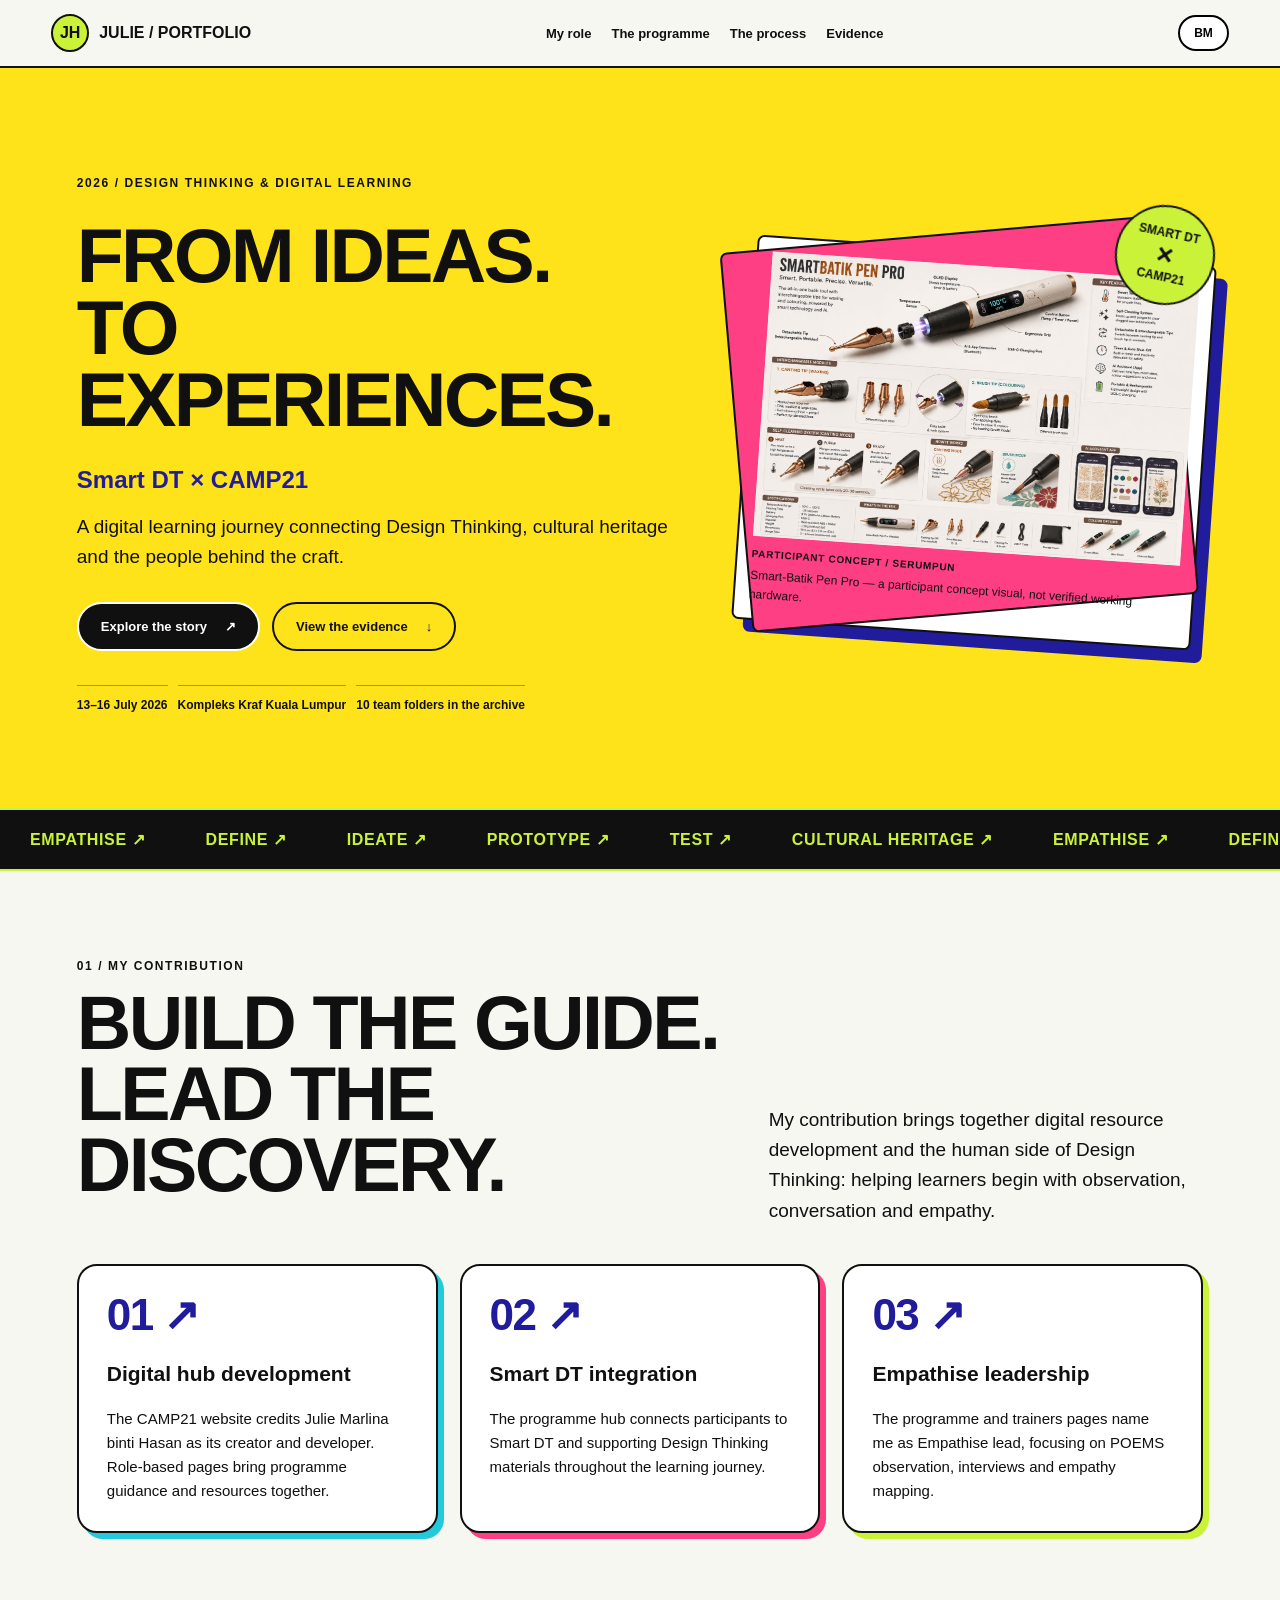
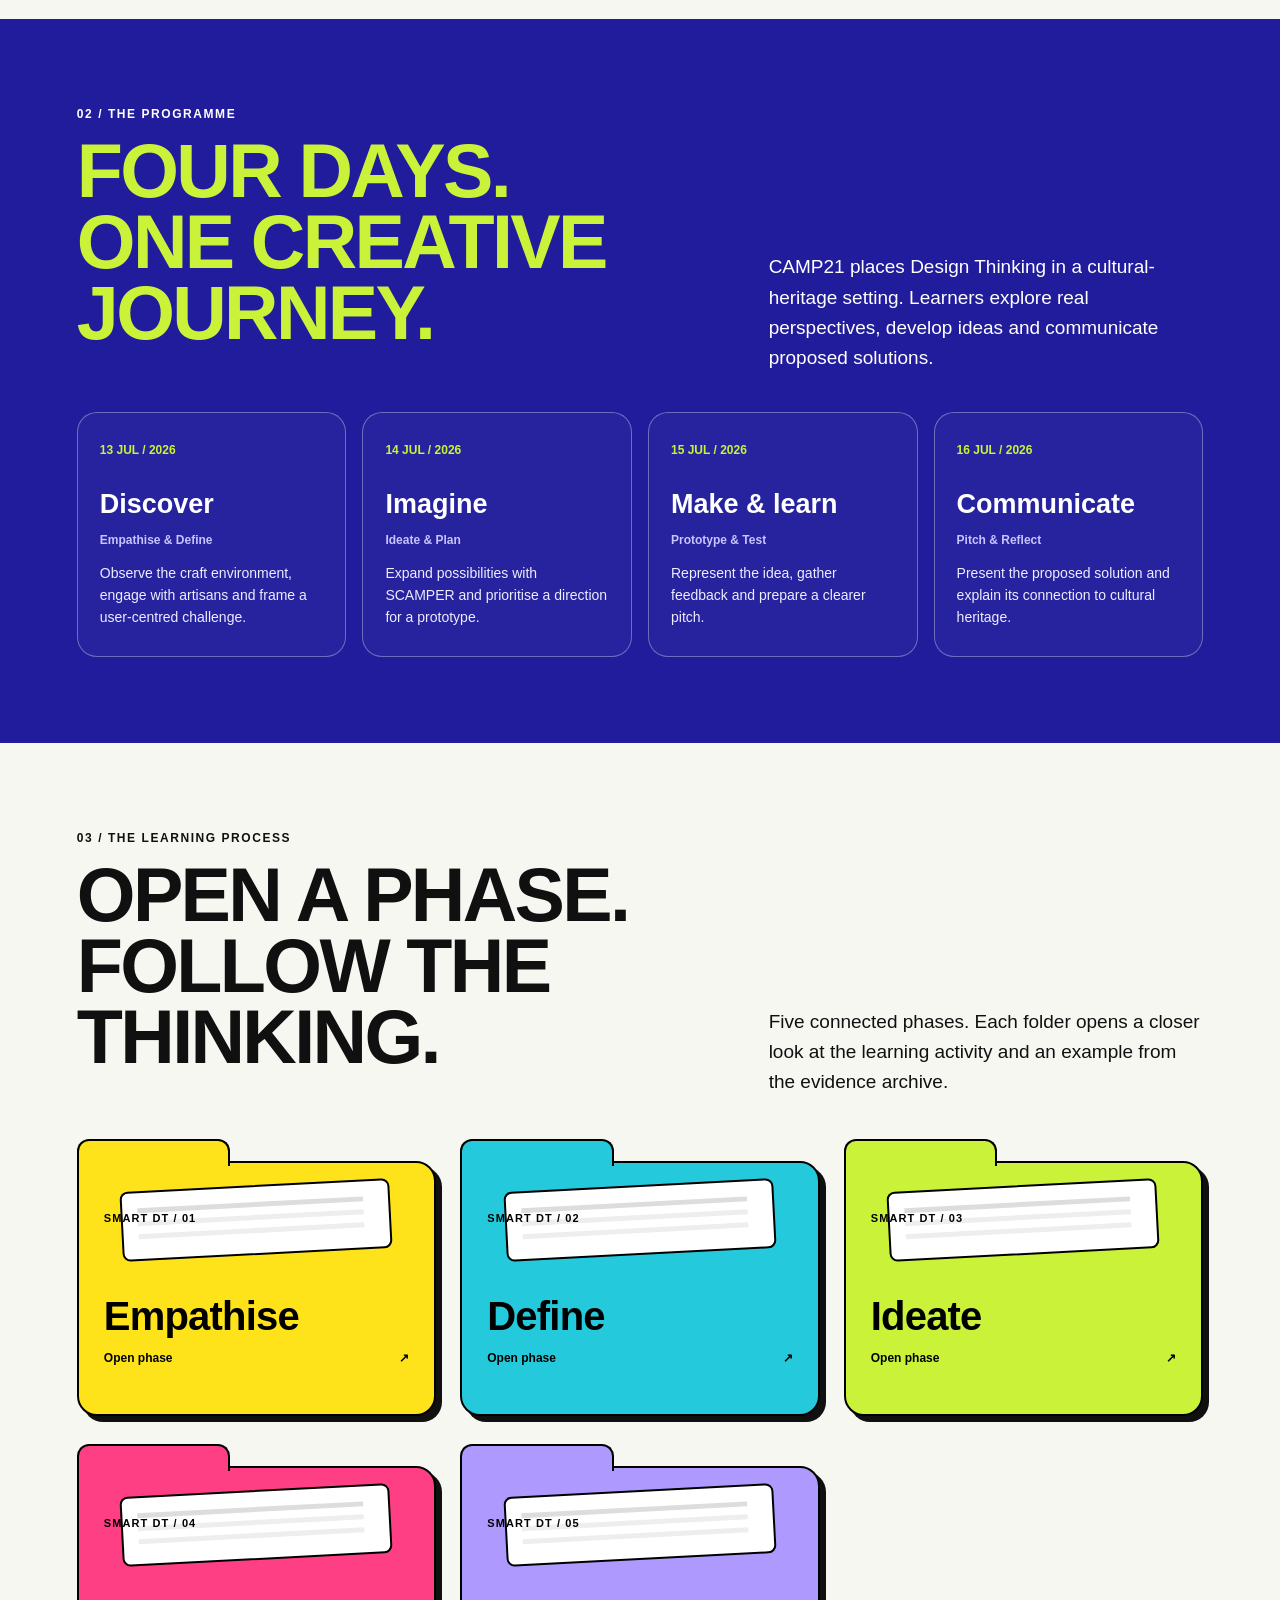
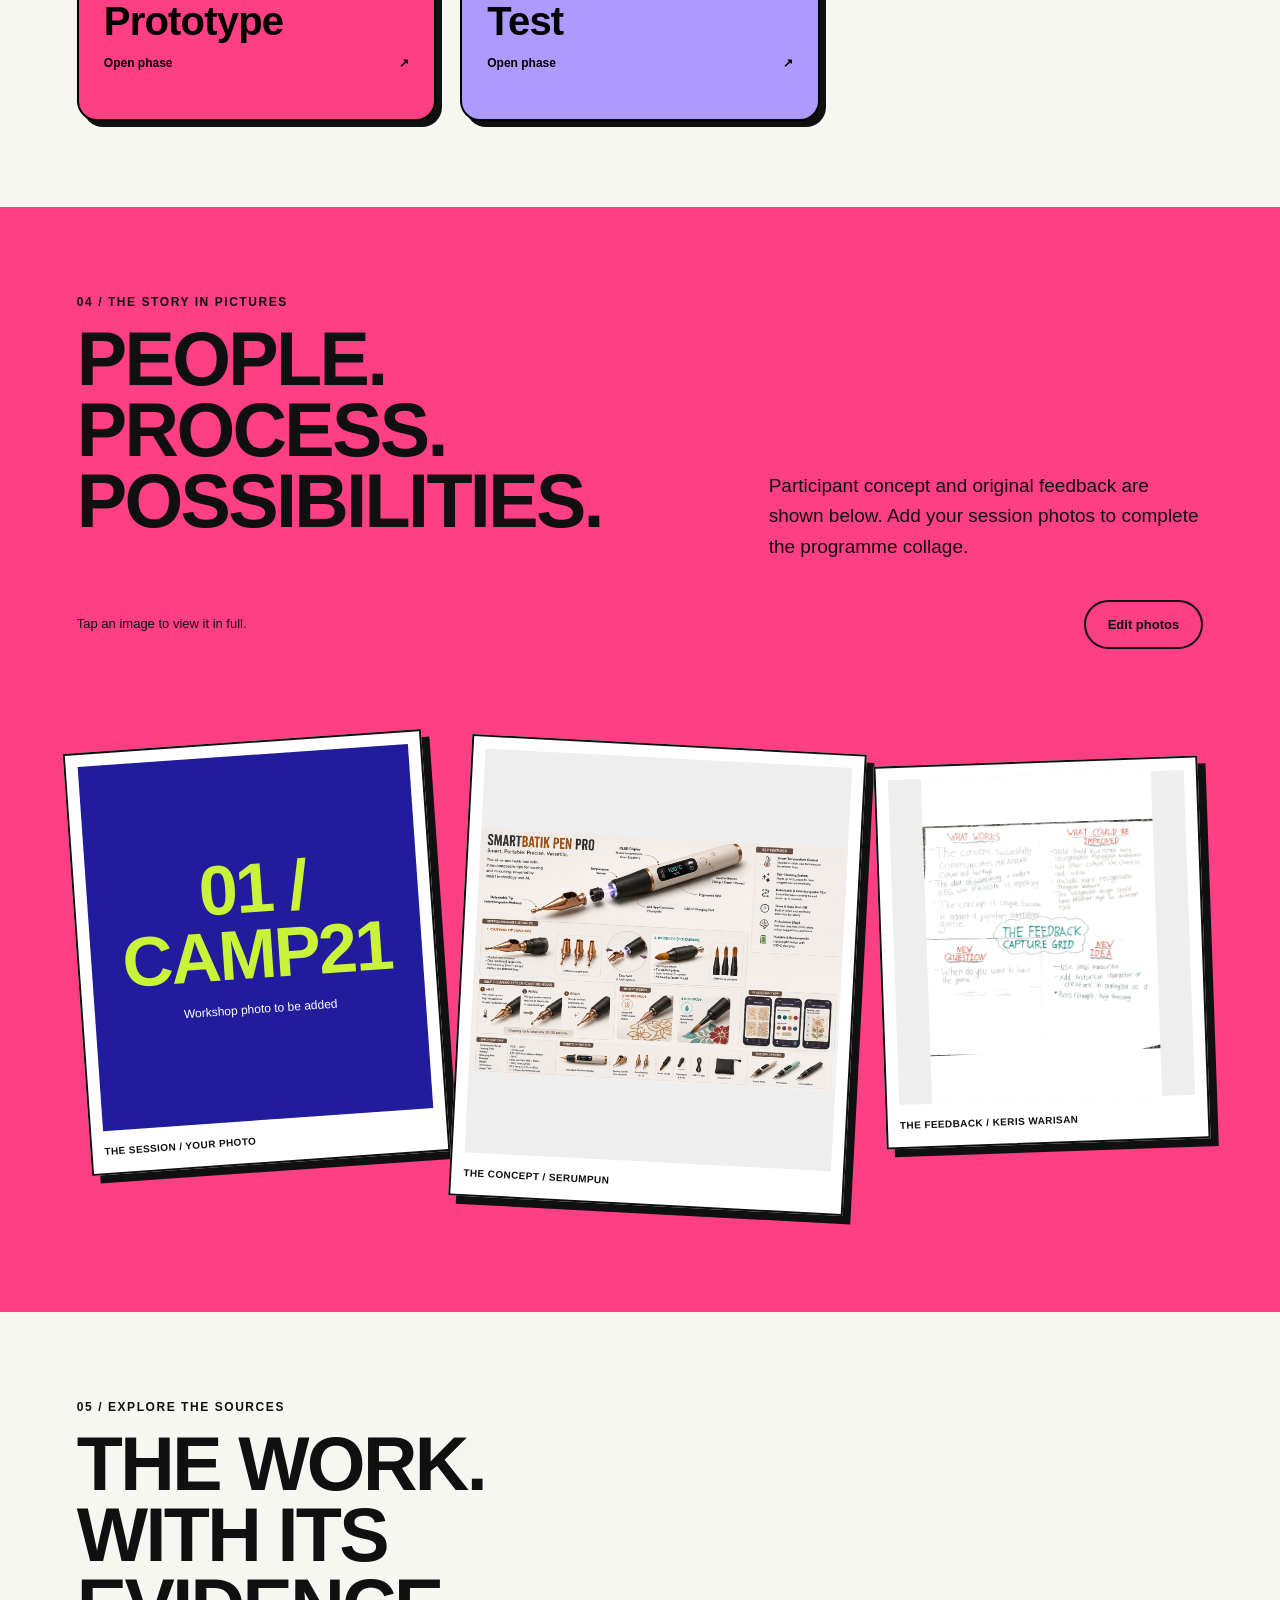
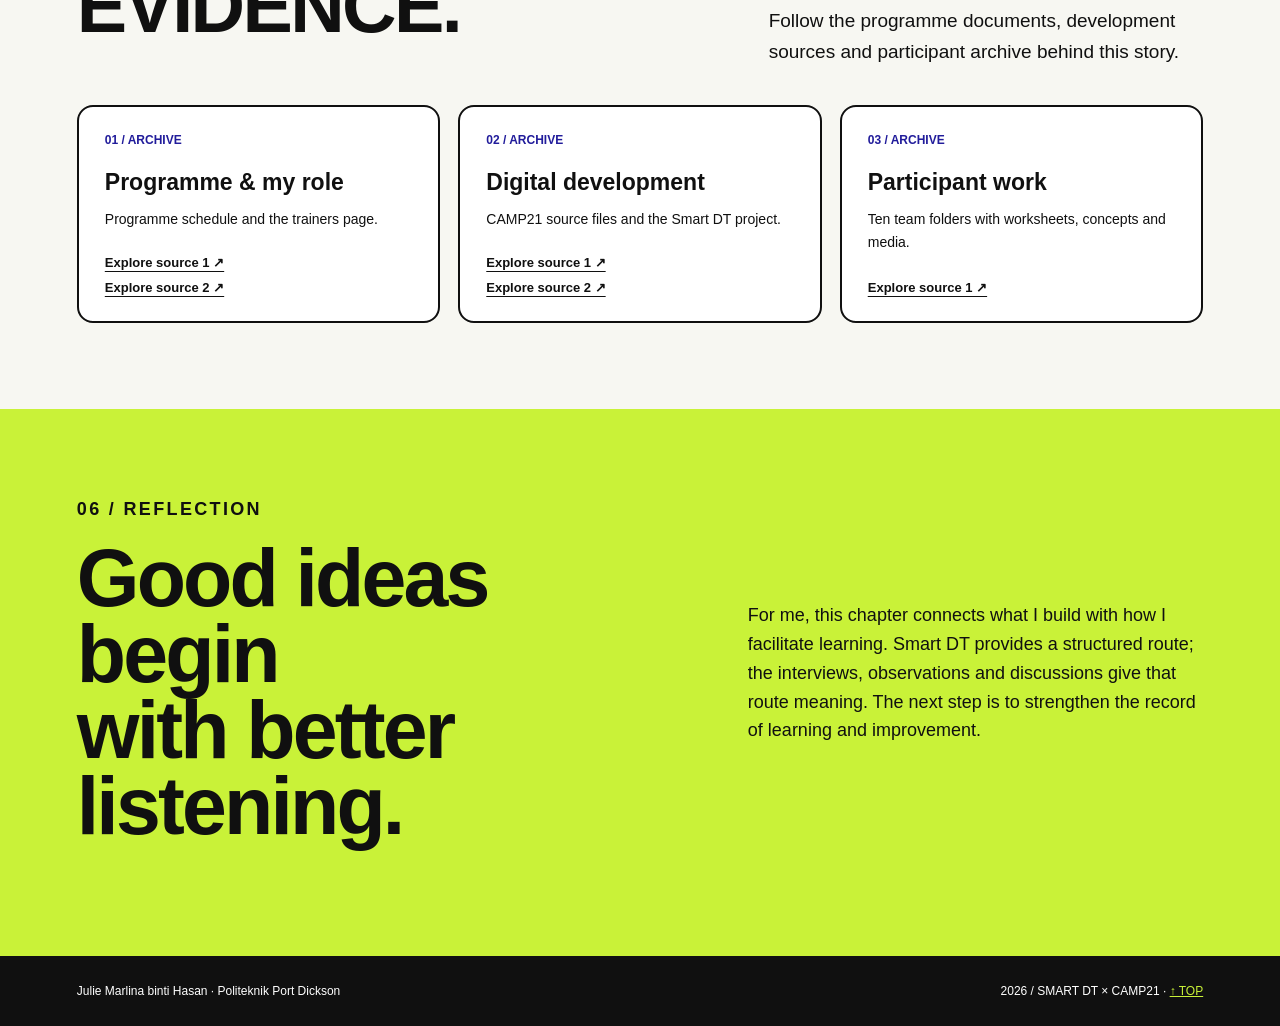
==== 2026-smart-dt-camp21.html @ d69bc2ad "Add files via upload" ====
<!doctype html>
<!-- Place beside your existing index.html. Add a navigation link:
<a href="2026-smart-dt-camp21.html">2026 · Smart DT × CAMP21</a>
PHOTO_ASSETS below accepts local paths, e.g. assets/camp21-2026-workshop.jpg.
Photo picker previews do not overwrite this file or publish uploads. -->
<html lang="en"><head><meta charset="utf-8"><meta name="viewport" content="width=device-width, initial-scale=1"><meta name="description" content="Julie Marlina Hasan's Smart DT and CAMP21 2026 portfolio: digital learning, Empathise leadership and participant process evidence."><title>Smart DT × CAMP21 2026 | Julie Marlina Hasan</title><style>
:root{--yellow:#ffe31a;--indigo:#211c9b;--lime:#c9f238;--pink:#ff3f83;--cyan:#25c9dc;--paper:#f7f7f2;--ink:#101010}*{box-sizing:border-box}html{scroll-behavior:smooth;scroll-padding-top:100px}body{margin:0;color:var(--ink);background:var(--paper);font-family:Arial,Helvetica,sans-serif}button,a,input{-webkit-tap-highlight-color:transparent}button{font:inherit;cursor:pointer}a{color:inherit}button:focus-visible,a:focus-visible{outline:3px solid #3346ff;outline-offset:5px}p{line-height:1.6}h1,h2,h3,p{margin-top:0}h1,h2,.display{font-family:Impact,'Arial Black',sans-serif;letter-spacing:-.035em;font-weight:900;line-height:.94}h1{font-size:clamp(44px,6vw,98px);margin:26px 0}h2{font-size:clamp(40px,5.9vw,86px);margin-bottom:25px}header{position:sticky;top:0;z-index:20;background:rgba(247,247,242,.96);border-bottom:2px solid;padding:14px 4vw;display:flex;gap:20px;align-items:center;justify-content:space-between}.brand{display:flex;gap:10px;align-items:center;font-weight:900;text-decoration:none;white-space:nowrap}.brand b{display:grid;place-items:center;background:var(--lime);border:2px solid;border-radius:50%;width:38px;height:38px}nav{display:flex;gap:20px;align-items:center}nav a{font-size:13px;font-weight:800;text-decoration:none}nav a:hover{text-decoration:underline}.lang{border:2px solid;border-radius:99px;background:#fff;padding:9px 14px;font-weight:900;font-size:12px}.progress{position:fixed;left:0;top:0;height:4px;background:var(--pink);width:0;z-index:30}.hero{background:var(--yellow);padding:74px 6vw 64px;display:grid;grid-template-columns:1.15fr .85fr;align-items:center;gap:45px;overflow:hidden;min-height:740px}.eyebrow{font-size:12px;letter-spacing:.13em;font-weight:900;text-transform:uppercase}.hero-name{font-weight:900;font-size:24px;color:var(--indigo);margin-bottom:12px}.lead{font-size:19px;max-width:680px}.actions{display:flex;gap:12px;flex-wrap:wrap;margin-top:30px}.btn{border:2px solid;border-radius:99px;padding:15px 22px;font-weight:900;font-size:13px;text-decoration:none;background:var(--ink);color:#fff;display:inline-flex;align-items:center;gap:18px;transition:transform .2s}.btn:hover{transform:translateY(-3px)}.btn.light{background:transparent;color:var(--ink)}.meta{display:flex;gap:10px;flex-wrap:wrap;margin-top:34px}.meta span{border-top:1px solid #0005;padding-top:12px;font-size:12px;font-weight:700}.hero-art{position:relative;padding:45px 0}.hero-paper{background:#fff;border:2px solid;border-radius:7px;padding:14px;box-shadow:12px 12px 0 var(--indigo);transform:rotate(4deg);position:relative;transition:transform .4s}.hero-paper:hover{transform:rotate(0)}.hero-paper:before{content:'';position:absolute;inset:-18px 20px 18px -12px;z-index:-1;background:var(--pink);border:2px solid;border-radius:7px;transform:rotate(-9deg)}.hero-paper img{display:block;width:100%;aspect-ratio:1.5;object-fit:contain;background:#eee}.hero-paper small{font-size:10px;font-weight:900;letter-spacing:.07em;display:block;margin:12px 0 7px}.hero-paper p{font-size:12px;margin:0}.stamp{position:absolute;right:-12px;top:0;background:var(--lime);border:2px solid;border-radius:50%;width:100px;height:100px;display:grid;place-content:center;text-align:center;font-weight:900;transform:rotate(12deg);font-size:12px}.stamp strong{font-size:28px;line-height:1.1}.ticker{background:var(--ink);color:var(--lime);overflow:hidden;border-block:2px solid}.ticker-track{display:flex;width:max-content;animation:marquee 36s linear infinite;font-weight:900;font-size:16px;letter-spacing:.04em;padding:20px 0}.ticker-track span{padding:0 30px}.ticker:hover .ticker-track{animation-play-state:paused}@keyframes marquee{to{transform:translateX(-50%)}}section{padding:86px 6vw}.section-head{display:grid;grid-template-columns:1.2fr .8fr;gap:40px;align-items:end;margin-bottom:38px}.section-head p:last-child{margin-bottom:0}.role-grid{display:grid;grid-template-columns:repeat(3,1fr);gap:22px}.role-card{border:2px solid;border-radius:20px;background:white;padding:28px;box-shadow:6px 6px 0 var(--cyan)}.role-card:nth-child(2){box-shadow:6px 6px 0 var(--pink)}.role-card:nth-child(3){box-shadow:6px 6px 0 var(--lime)}.role-card .number{font-size:44px;color:var(--indigo);margin-bottom:25px}.role-card h3{font-size:21px;line-height:1.2}.role-card p{font-size:15px;margin-bottom:0}.programme{background:var(--indigo);color:white}.programme h2{color:var(--lime)}.days{display:grid;grid-template-columns:repeat(4,1fr);gap:16px}.day{border:1px solid #ffffff55;border-radius:20px;padding:27px 22px;transition:background .2s,transform .2s;background:#ffffff08}.day:hover{background:#ffffff15;transform:translateY(-5px)}.day small{font-weight:900;color:var(--lime);font-size:12px}.day h3{font-size:27px;line-height:1.1;margin:32px 0 10px}.day b{font-size:12px;color:#c7c4ff}.day p{font-size:14px;color:#eeecff;margin-top:14px;margin-bottom:0}.process{background:var(--paper)}.folder-grid{display:grid;grid-template-columns:repeat(3,1fr);gap:50px 24px;padding-top:25px}.folder{position:relative;background:var(--yellow);border:2px solid;border-radius:0 20px 20px 20px;padding:27px 25px;text-align:left;min-height:255px;transition:transform .3s,box-shadow .3s;box-shadow:6px 6px 0 var(--ink)}.folder:before{content:'';position:absolute;top:-24px;left:-2px;width:42%;height:25px;border:2px solid;border-bottom:0;background:inherit;border-radius:12px 12px 0 0}.folder .sheet{position:absolute;top:22px;left:12%;right:12%;height:70px;border:2px solid;background:white;border-radius:8px;transform:rotate(-3deg);transition:transform .3s;pointer-events:none}.folder .sheet:before{content:'';position:absolute;left:15px;right:25px;top:15px;height:5px;background:#ddd;box-shadow:0 13px #eee,0 26px #eee}.folder:hover,.folder:focus-visible{transform:translateY(-7px);box-shadow:9px 13px 0 var(--ink)}.folder:hover .sheet,.folder:focus-visible .sheet{transform:translateY(-22px) rotate(3deg)}.folder small,.folder h3,.folder span{position:relative;z-index:1}.folder small{font-size:11px;font-weight:900;letter-spacing:.1em;display:block}.folder h3{font-family:Impact,'Arial Black',sans-serif;font-size:40px;margin:70px 0 12px;letter-spacing:-.02em}.folder span{font-size:12px;font-weight:900;display:flex;justify-content:space-between}.gallery{background:var(--pink)}.gallery-tools{display:flex;align-items:center;gap:20px;justify-content:space-between;margin-bottom:30px}.gallery-tools p{font-size:13px;margin:0}.collage{display:grid;grid-template-columns:1fr 1.1fr .9fr;gap:24px;align-items:center;padding:20px 0}.photo{position:relative;background:#fff;border:2px solid;padding:12px;box-shadow:8px 8px 0 #101010;transform:rotate(-4deg);transition:transform .3s;min-width:0}.photo:nth-child(2){transform:rotate(3deg);margin-top:45px}.photo:nth-child(3){transform:rotate(-2deg)}.photo:hover,.photo:focus-within{transform:rotate(0) translateY(-4px)}.image-open{border:0;background:#eee;padding:0;width:100%;display:block;color:var(--ink)}.image-open img{width:100%;display:block;aspect-ratio:1/1.1;object-fit:contain}.empty-photo{aspect-ratio:1/1.1;display:grid;place-content:center;text-align:center;background:var(--indigo);color:white;padding:25px}.empty-photo .display{font-size:70px;color:var(--lime);margin-bottom:12px}.empty-photo p{font-size:12px;margin:0}.photo small{font-size:10px;font-weight:900;display:block;padding:15px 0 4px;letter-spacing:.04em;text-transform:uppercase}.photo-upload{display:none;background:var(--yellow);border:2px solid;border-radius:99px;padding:10px 13px;font-size:11px;font-weight:900;margin-top:8px}.editing .photo-upload{display:block}.preview-note{display:none;background:#fff;border:2px solid;border-radius:12px;padding:15px;font-size:13px;margin-top:30px}.editing .preview-note{display:block}.evidence-grid{display:grid;grid-template-columns:repeat(3,1fr);gap:18px}.evidence-card{padding:26px;border:2px solid;border-radius:16px;display:flex;flex-direction:column;background:#fff}.evidence-card h3{font-size:23px;margin:22px 0 12px}.evidence-card p{font-size:14px;flex:1}.evidence-card a{font-size:13px;font-weight:900;text-underline-offset:4px;margin-top:10px}.evidence-card small{font-weight:900;color:var(--indigo);font-size:12px}.reflection{background:var(--lime);display:grid;grid-template-columns:1.15fr .85fr;gap:55px;align-items:center}.reflection h2{font-size:clamp(43px,6.3vw,95px)}.reflection p{font-size:18px}footer{background:var(--ink);color:white;display:flex;justify-content:space-between;gap:20px;padding:28px 6vw;font-size:12px}footer a{color:var(--lime)}dialog{padding:0;border:2px solid;border-radius:22px;width:min(680px,92vw);max-height:88vh;color:var(--ink);background:var(--paper);box-shadow:12px 12px 0 #0004}dialog::backdrop{background:#101020bb;backdrop-filter:blur(6px)}.modal-inner{padding:30px}.modal-top{display:flex;justify-content:space-between;gap:20px;align-items:center;margin-bottom:28px}.close{border:2px solid;background:white;border-radius:50%;width:42px;height:42px;font-size:22px}.modal-inner h2{font-size:55px}.modal-inner h3{font-size:13px;letter-spacing:.06em;text-transform:uppercase;margin-top:28px}.modal-inner p{font-size:16px}.outputs{border:2px solid;background:var(--yellow);padding:17px;border-radius:12px;font-weight:800;font-size:13px}.lightbox{width:min(1100px,94vw);background:#fff}.lightbox .modal-top{margin:0;padding:15px 20px}.lightbox img{display:block;width:100%;max-height:68vh;object-fit:contain}.lightbox p{padding:15px 20px;font-size:13px;margin:0}.reveal{animation:enter .6s both}@keyframes enter{from{opacity:0;transform:translateY(16px)}to{opacity:1;transform:translateY(0)}}
@media(max-width:1000px){nav{gap:12px}nav a{font-size:11px}.hero{gap:25px;padding-top:55px;min-height:650px}.hero-art{padding-top:60px}.role-grid{gap:15px}.role-card{padding:22px}.days{grid-template-columns:repeat(2,1fr)}.folder-grid{grid-template-columns:repeat(2,1fr)}.section-head{grid-template-columns:1fr;gap:0}.collage{gap:15px}.reflection{gap:30px}}
@media(max-width:680px){header{padding:12px 5vw;gap:10px}.brand{font-size:12px}.brand b{width:32px;height:32px}nav{display:none}.hero{display:block;padding:45px 6vw 55px;min-height:0}h1{font-size:clamp(36px,10.5vw,68px)}.lead{font-size:17px}.hero-art{max-width:440px;margin:25px auto 0;padding-top:45px}.hero-paper{transform:rotate(2deg)}.stamp{width:80px;height:80px;right:0;font-size:10px}.stamp strong{font-size:23px}.hero-name{font-size:21px}section{padding:60px 6vw}.role-grid,.evidence-grid,.reflection{grid-template-columns:1fr}.role-card .number{margin-bottom:18px}.days{gap:12px}.day{padding:20px 16px}.day h3{font-size:24px}.day p{font-size:13px}.folder-grid{gap:45px 18px}.folder{min-height:230px;padding:22px 16px;box-shadow:4px 4px 0}.folder h3{font-size:30px;margin-top:70px}.folder small{font-size:9px}.folder span{font-size:10px}.collage{grid-template-columns:1fr;gap:30px;padding-inline:10px}.photo{max-width:450px;width:100%;margin:auto}.photo:nth-child(2){margin-top:0}.image-open img,.empty-photo{aspect-ratio:1.2}.gallery-tools{align-items:flex-start;gap:10px}.gallery-tools p{max-width:180px}.reflection{gap:10px}footer{flex-direction:column}.modal-inner{padding:23px}.modal-inner h2{font-size:43px}}
@media(prefers-reduced-motion:reduce){html{scroll-behavior:auto}*,*:before,*:after{animation:none!important;transition:none!important}.folder:hover{transform:none}}
</style></head><body><div class="progress" aria-hidden="true"></div><header><a href="#top" class="brand"><b>JH</b> JULIE / PORTFOLIO</a><nav id="nav" aria-label="Page navigation"></nav><button class="lang" id="language" aria-label="Switch language">BM</button></header><main id="app"></main><footer><span id="footerName"></span><span>2026 / SMART DT × CAMP21 · <a href="#top">↑ TOP</a></span></footer><dialog id="phaseDialog" aria-labelledby="phaseTitle"><div class="modal-inner" id="phaseContent"></div></dialog><dialog id="imageDialog" class="lightbox" aria-label="Image viewer"><div class="modal-top"><strong id="imageLabel"></strong><button class="close" id="imageClose" aria-label="Close image">×</button></div><img id="fullImage" alt=""><p id="imageCaption"></p></dialog><input id="photoInput" type="file" accept="image/*" hidden><noscript><section><h1>Smart DT × CAMP21 2026</h1><p>Julie Marlina binti Hasan · Politeknik Port Dickson. Enable JavaScript to explore the interactive portfolio.</p><a href="https://drive.google.com/drive/folders/1Y6BgWDtnVOlJr1XgQyOxENo6jAkpKc95">Open programme evidence</a></section></noscript><script>
const COPY={"en": {"nav": ["My role", "The programme", "The process", "Evidence"], "tag": "2026 / DESIGN THINKING & DIGITAL LEARNING", "title": "FROM IDEAS.<br>TO EXPERIENCES.", "intro": "Smart DT × CAMP21", "lead": "A digital learning journey connecting Design Thinking, cultural heritage and the people behind the craft.", "cta": "Explore the story", "secondary": "View the evidence", "meta": ["13–16 July 2026", "Kompleks Kraf Kuala Lumpur", "10 team folders in the archive"], "heroLabel": "PARTICIPANT CONCEPT / SERUMPUN", "heroCaption": "Smart-Batik Pen Pro — a participant concept visual, not verified working hardware.", "roleTag": "01 / MY CONTRIBUTION", "roleTitle": "BUILD THE GUIDE.<br>LEAD THE DISCOVERY.", "roleLead": "My contribution brings together digital resource development and the human side of Design Thinking: helping learners begin with observation, conversation and empathy.", "roles": [["01", "Digital hub development", "The CAMP21 website credits Julie Marlina binti Hasan as its creator and developer. Role-based pages bring programme guidance and resources together."], ["02", "Smart DT integration", "The programme hub connects participants to Smart DT and supporting Design Thinking materials throughout the learning journey."], ["03", "Empathise leadership", "The programme and trainers pages name me as Empathise lead, focusing on POEMS observation, interviews and empathy mapping."]], "progTag": "02 / THE PROGRAMME", "progTitle": "FOUR DAYS.<br>ONE CREATIVE JOURNEY.", "progLead": "CAMP21 places Design Thinking in a cultural-heritage setting. Learners explore real perspectives, develop ideas and communicate proposed solutions.", "days": [["13 JUL", "Discover", "Empathise & Define", "Observe the craft environment, engage with artisans and frame a user-centred challenge."], ["14 JUL", "Imagine", "Ideate & Plan", "Expand possibilities with SCAMPER and prioritise a direction for a prototype."], ["15 JUL", "Make & learn", "Prototype & Test", "Represent the idea, gather feedback and prepare a clearer pitch."], ["16 JUL", "Communicate", "Pitch & Reflect", "Present the proposed solution and explain its connection to cultural heritage."]], "processTag": "03 / THE LEARNING PROCESS", "processTitle": "OPEN A PHASE.<br>FOLLOW THE THINKING.", "processLead": "Five connected phases. Each folder opens a closer look at the learning activity and an example from the evidence archive.", "open": "Open phase", "phaseLabels": ["Empathise", "Define", "Ideate", "Prototype", "Test"], "phaseDescriptions": ["Start with people. Notice what they say, do, think and feel before selecting a solution.", "Turn observations into a focused need and an open design challenge.", "Generate alternatives and make the reasoning behind a chosen direction visible.", "Give an idea a form that others can understand and respond to.", "Listen to feedback, identify improvements and make the next decision explicit."], "phaseOutputs": ["POEMS · interviews · empathy map", "Persona · needs statement · design direction", "SCAMPER · prioritisation matrix", "Concept visual · storyboard · demonstration", "Feedback grid · improvement decisions"], "phaseExamples": ["Serumpun records a batik designer’s experience, including wax-temperature control and the demands of the process.", "Karya Warisan frames an interactive way for younger audiences to engage with authentic batik.", "Teams archive SCAMPER and idea-prioritisation worksheets as part of their selection process.", "Serumpun’s Smart-Batik Pen Pro image illustrates a proposed tool; Keris Warisan’s pitch presents a heritage game concept.", "Original feedback on the Keris Warisan game concept identifies cultural details to improve and new possibilities to explore."], "galleryTag": "04 / THE STORY IN PICTURES", "galleryTitle": "PEOPLE. PROCESS.<br>POSSIBILITIES.", "galleryLead": "Participant concept and original feedback are shown below. Add your session photos to complete the programme collage.", "photoLabels": ["The session / your photo", "The concept / Serumpun", "The feedback / Keris Warisan"], "photoPlaceholder": "Workshop photo to be added", "edit": "Edit photos", "done": "Finish editing", "choose": "Choose a photo", "previewNote": "Selected photos are previewed for this session only. To publish them, replace the image paths in the page’s PHOTO_ASSETS setting.", "evidenceTag": "05 / EXPLORE THE SOURCES", "evidenceTitle": "THE WORK.<br>WITH ITS EVIDENCE.", "evidenceLead": "Follow the programme documents, development sources and participant archive behind this story.", "evidenceNames": ["Programme & my role", "Digital development", "Participant work"], "evidenceDesc": ["Programme schedule and the trainers page.", "CAMP21 source files and the Smart DT project.", "Ten team folders with worksheets, concepts and media."], "reflectionTag": "06 / REFLECTION", "quote": "Good ideas begin<br>with better listening.", "reflection": "For me, this chapter connects what I build with how I facilitate learning. Smart DT provides a structured route; the interviews, observations and discussions give that route meaning. The next step is to strengthen the record of learning and improvement.", "footer": "Julie Marlina binti Hasan · Politeknik Port Dickson", "close": "Close", "source": "Explore source", "example": "From the archive", "output": "Learning outputs", "caption": "Tap an image to view it in full."}, "bm": {"nav": ["Peranan saya", "Program", "Proses", "Eviden"], "tag": "2026 / DESIGN THINKING & PEMBELAJARAN DIGITAL", "title": "DARIPADA IDEA.<br>KE PENGALAMAN.", "intro": "Smart DT × CAMP21", "lead": "Perjalanan pembelajaran digital yang menghubungkan Design Thinking, warisan budaya dan insan di sebalik seni kraf.", "cta": "Terokai cerita", "secondary": "Lihat eviden", "meta": ["13–16 Julai 2026", "Kompleks Kraf Kuala Lumpur", "10 folder kumpulan dalam arkib"], "heroLabel": "KONSEP PESERTA / SERUMPUN", "heroCaption": "Smart-Batik Pen Pro — visual konsep peserta; fungsi perkakasan belum disahkan.", "roleTag": "01 / SUMBANGAN SAYA", "roleTitle": "BINA PANDUAN.<br>PIMPIN PENEROKAAN.", "roleLead": "Sumbangan saya menggabungkan pembangunan sumber digital dan pendekatan berpusatkan manusia: membantu pelajar bermula dengan pemerhatian, perbualan dan empati.", "roles": [["01", "Pembangunan hab digital", "Laman CAMP21 memberi kredit kepada Julie Marlina binti Hasan sebagai pencipta dan pembangun. Halaman mengikut peranan menyatukan panduan serta sumber program."], ["02", "Integrasi Smart DT", "Hab program menghubungkan peserta dengan Smart DT dan bahan sokongan Design Thinking sepanjang perjalanan pembelajaran."], ["03", "Kepimpinan Empathise", "Halaman program dan jurulatih menamakan saya sebagai ketua Empathise, berfokus pada pemerhatian POEMS, temu bual dan peta empati."]], "progTag": "02 / PROGRAM", "progTitle": "EMPAT HARI.<br>SATU PERJALANAN KREATIF.", "progLead": "CAMP21 menempatkan Design Thinking dalam konteks warisan budaya. Pelajar meneroka perspektif sebenar, mengembangkan idea dan menyampaikan cadangan penyelesaian.", "days": [["13 JUL", "Terokai", "Empathise & Define", "Perhatikan persekitaran kraf, berinteraksi dengan artisan dan rumuskan cabaran berpusatkan pengguna."], ["14 JUL", "Bayangkan", "Ideate & Plan", "Kembangkan kemungkinan dengan SCAMPER dan utamakan arah prototaip."], ["15 JUL", "Bina & pelajari", "Prototype & Test", "Gambarkan idea, kumpulkan maklum balas dan sediakan pitching yang lebih jelas."], ["16 JUL", "Sampaikan", "Pitch & Reflect", "Bentangkan cadangan penyelesaian dan kaitannya dengan warisan budaya."]], "processTag": "03 / PROSES PEMBELAJARAN", "processTitle": "BUKA SATU FASA.<br>IKUTI PEMIKIRANNYA.", "processLead": "Lima fasa yang saling berkait. Setiap folder membuka penerangan aktiviti pembelajaran dan contoh daripada arkib eviden.", "open": "Buka fasa", "phaseLabels": ["Empathise", "Define", "Ideate", "Prototype", "Test"], "phaseDescriptions": ["Bermula dengan manusia. Perhatikan apa yang dikatakan, dilakukan, difikirkan dan dirasakan sebelum memilih penyelesaian.", "Tukarkan pemerhatian kepada keperluan yang jelas dan cabaran reka bentuk yang terbuka.", "Jana pilihan dan jelaskan sebab pemilihan arah idea.", "Berikan bentuk kepada idea supaya orang lain boleh memahami dan memberi respons.", "Dengar maklum balas, kenal pasti penambahbaikan dan jelaskan keputusan seterusnya."], "phaseOutputs": ["POEMS · temu bual · peta empati", "Persona · pernyataan keperluan · arah reka bentuk", "SCAMPER · matriks keutamaan", "Visual konsep · storyboard · demonstrasi", "Grid maklum balas · keputusan penambahbaikan"], "phaseExamples": ["Serumpun merekod pengalaman pereka batik, termasuk kawalan suhu lilin dan tuntutan proses penghasilan.", "Karya Warisan merumuskan cara interaktif untuk menghubungkan generasi muda dengan batik asli.", "Kumpulan mengarkib lembaran SCAMPER dan matriks keutamaan idea sebagai sebahagian proses pemilihan.", "Visual Smart-Batik Pen Pro Serumpun menggambarkan cadangan alat; pitching Keris Warisan membentangkan konsep permainan warisan.", "Maklum balas asal tentang konsep permainan Keris Warisan mengenal pasti unsur budaya untuk ditambah baik dan kemungkinan baharu."], "galleryTag": "04 / CERITA DALAM GAMBAR", "galleryTitle": "INSAN. PROSES.<br>KEMUNGKINAN.", "galleryLead": "Konsep peserta dan maklum balas asal ditunjukkan di bawah. Tambah foto sesi anda untuk melengkapkan kolaj program.", "photoLabels": ["Sesi / foto anda", "Konsep / Serumpun", "Maklum balas / Keris Warisan"], "photoPlaceholder": "Foto bengkel akan ditambah", "edit": "Sunting foto", "done": "Selesai menyunting", "choose": "Pilih foto", "previewNote": "Foto yang dipilih dipaparkan untuk sesi ini sahaja. Untuk penerbitan, gantikan laluan imej dalam tetapan PHOTO_ASSETS halaman ini.", "evidenceTag": "05 / TEROKAI SUMBER", "evidenceTitle": "HASIL KERJA.<br>BERSAMA EVIDEN.", "evidenceLead": "Terokai dokumen program, sumber pembangunan dan arkib peserta yang menyokong cerita ini.", "evidenceNames": ["Program & peranan saya", "Pembangunan digital", "Hasil peserta"], "evidenceDesc": ["Jadual program dan halaman jurulatih.", "Fail sumber CAMP21 dan projek Smart DT.", "Sepuluh folder kumpulan dengan lembaran kerja, konsep dan media."], "reflectionTag": "06 / REFLEKSI", "quote": "Idea yang baik bermula<br>dengan mendengar.", "reflection": "Bagi saya, bab ini menghubungkan apa yang saya bangunkan dengan cara saya memudah cara pembelajaran. Smart DT menyediakan laluan berstruktur; temu bual, pemerhatian dan perbincangan memberikan makna kepada laluan itu. Langkah seterusnya ialah memperkukuh rekod pembelajaran dan penambahbaikan.", "footer": "Julie Marlina binti Hasan · Politeknik Port Dickson", "close": "Tutup", "source": "Terokai sumber", "example": "Daripada arkib", "output": "Hasil pembelajaran", "caption": "Tekan imej untuk melihat paparan penuh."}};
// Replace a null value with a real local image path for a permanent published photo.
const PHOTO_ASSETS=[null,'[data-uri]','[data-uri]'];
const PHASE_LINKS=['https://drive.google.com/file/d/1KqhXBgqFRLd_-OTUIknDIc8ZqvP55uUG/view','https://drive.google.com/file/d/1rhmdJ5vHhiUIAbOD15liXeQN_rTyk29_/view','https://drive.google.com/drive/folders/1d0OeTbEzbjmY-dt3YQ9v8-hSNrqjERTB','https://drive.google.com/file/d/1vkcMRDaVjyr4ppv7IsFo3cCCTAPBv1L2/view','https://drive.google.com/file/d/1fDU8NRDtJBXVAhpfO5EXgbN6g4S94CWA/view'];
const EVIDENCE=[['https://drive.google.com/file/d/13FL19AfYIZsUh4aQIWI5-Q7iJGVd9HyG/view','https://drive.google.com/file/d/1FeYCcDyxuykeh4Fu6zFEXF4W-VseOs7e/view'],['https://drive.google.com/drive/folders/1J6Ib7hqoQq18xnxBR86SZZ4AE0L1Hl51','https://drive.google.com/drive/folders/1FyJKU52Inuy055mIPnixbeMmHo5Tpj38'],['https://drive.google.com/drive/folders/1d0OeTbEzbjmY-dt3YQ9v8-hSNrqjERTB']];
let lang='en',editing=false,photoIndex=0;const images=[...PHOTO_ASSETS];const uploadedURLs=new Set();const $=s=>document.querySelector(s);const esc=s=>String(s).replace(/[&<>"']/g,c=>({'&':'&amp;','<':'&lt;','>':'&gt;','"':'&quot;',"'":'&#39;'}[c]));
function head(tag,title,lead){return `<div class="section-head"><div><p class="eyebrow">${tag}</p><h2>${title}</h2></div><p class="lead">${lead}</p></div>`;}
function render(){const c=COPY[lang];document.documentElement.lang=lang==='bm'?'ms':'en';$('#language').textContent=lang==='en'?'BM':'EN';$('#language').setAttribute('aria-label',lang==='en'?'Switch to Bahasa Melayu':'Switch to English');$('#nav').innerHTML=c.nav.map((n,i)=>`<a href="#${['role','programme','process','evidence'][i]}">${n}</a>`).join('');$('#footerName').textContent=c.footer;
$('#app').innerHTML=`<section class="hero" id="top"><div class="reveal"><p class="eyebrow">${c.tag}</p><h1>${c.title}</h1><p class="hero-name">${c.intro}</p><p class="lead">${c.lead}</p><div class="actions"><a class="btn" href="#role">${c.cta} <span>↗</span></a><a class="btn light" href="#evidence">${c.secondary} <span>↓</span></a></div><div class="meta">${c.meta.map(t=>`<span>${t}</span>`).join('')}</div></div><div class="hero-art"><div class="hero-paper"><img src="${PHOTO_ASSETS[1]}" alt="Serumpun Smart-Batik Pen Pro participant concept"><small>${c.heroLabel}</small><p>${c.heroCaption}</p></div><div class="stamp">SMART DT<strong>×</strong>CAMP21</div></div></section><div class="ticker" aria-hidden="true"><div class="ticker-track">${Array.from({length:2},()=>['EMPATHISE','DEFINE','IDEATE','PROTOTYPE','TEST','CULTURAL HERITAGE'].map(t=>`<span>${t} ↗</span>`).join('')).join('')}</div></div><section id="role">${head(c.roleTag,c.roleTitle,c.roleLead)}<div class="role-grid">${c.roles.map(r=>`<article class="role-card"><div class="number display">${r[0]} ↗</div><h3>${r[1]}</h3><p>${r[2]}</p></article>`).join('')}</div></section><section class="programme" id="programme">${head(c.progTag,c.progTitle,c.progLead)}<div class="days">${c.days.map(d=>`<article class="day"><small>${d[0]} / 2026</small><h3>${d[1]}</h3><b>${d[2]}</b><p>${d[3]}</p></article>`).join('')}</div></section><section class="process" id="process">${head(c.processTag,c.processTitle,c.processLead)}<div class="folder-grid">${c.phaseLabels.map((n,i)=>`<button class="folder" data-phase="${i}" style="background:${['var(--yellow)','var(--cyan)','var(--lime)','var(--pink)','#ae99ff'][i]}"><div class="sheet" aria-hidden="true"></div><small>SMART DT / 0${i+1}</small><h3>${n}</h3><span>${c.open} <b>↗</b></span></button>`).join('')}</div></section><section class="gallery ${editing?'editing':''}" id="gallery">${head(c.galleryTag,c.galleryTitle,c.galleryLead)}<div class="gallery-tools"><p>${c.caption}</p><button class="btn light" id="editPhotos">${editing?c.done:c.edit}</button></div><div class="collage">${images.map((src,i)=>`<article class="photo">${src?`<button class="image-open" data-image="${i}" aria-label="${esc(c.photoLabels[i])}"><img src="${esc(src)}" alt="${esc(c.photoLabels[i])}"></button>`:`<div class="empty-photo"><span class="display">01 /<br>CAMP21</span><p>${c.photoPlaceholder}</p></div>`}<small>${c.photoLabels[i]}</small><button class="photo-upload" data-upload="${i}">${c.choose} +</button></article>`).join('')}</div><p class="preview-note" role="status">${c.previewNote}</p></section><section id="evidence">${head(c.evidenceTag,c.evidenceTitle,c.evidenceLead)}<div class="evidence-grid">${c.evidenceNames.map((n,i)=>`<article class="evidence-card"><small>0${i+1} / ARCHIVE</small><h3>${n}</h3><p>${c.evidenceDesc[i]}</p>${EVIDENCE[i].map((url,j)=>`<a href="${url}" target="_blank" rel="noopener noreferrer">${c.source} ${j+1} ↗</a>`).join('')}</article>`).join('')}</div></section><section class="reflection" id="reflection"><div><p class="eyebrow">${c.reflectionTag}</p><h2>${c.quote}</h2></div><p>${c.reflection}</p></section>`;
document.querySelectorAll('[data-phase]').forEach(b=>b.addEventListener('click',()=>openPhase(Number(b.dataset.phase))));document.querySelectorAll('[data-image]').forEach(b=>b.addEventListener('click',()=>openImage(Number(b.dataset.image))));document.querySelectorAll('[data-upload]').forEach(b=>b.addEventListener('click',()=>{photoIndex=Number(b.dataset.upload);$('#photoInput').click();}));$('#editPhotos').addEventListener('click',()=>{editing=!editing;const y=scrollY;render();window.scrollTo({top:y,behavior:'instant'});});}
function openPhase(i){const c=COPY[lang];$('#phaseContent').innerHTML=`<div class="modal-top"><span class="eyebrow">SMART DT / 0${i+1}</span><button class="close" id="phaseClose" aria-label="${c.close}">×</button></div><h2 id="phaseTitle">${c.phaseLabels[i]}</h2><p>${c.phaseDescriptions[i]}</p><h3>${c.output}</h3><div class="outputs">${c.phaseOutputs[i]}</div><h3>${c.example}</h3><p>${c.phaseExamples[i]}</p><a class="btn" target="_blank" rel="noopener noreferrer" href="${PHASE_LINKS[i]}">${c.source} ↗</a>`;$('#phaseClose').addEventListener('click',()=>$('#phaseDialog').close());$('#phaseDialog').showModal();}
function openImage(i){const c=COPY[lang];$('#fullImage').src=images[i];$('#fullImage').alt=c.photoLabels[i];$('#imageLabel').textContent=c.photoLabels[i];$('#imageCaption').textContent=uploadedURLs.has(images[i])?(lang==='en'?'Your selected photo preview.':'Pratonton foto pilihan anda.'):(i===1?c.heroCaption:(i===2?(lang==='en'?'Original participant feedback grid — Keris Warisan.':'Grid maklum balas asal peserta — Keris Warisan.'):c.photoLabels[i]));$('#imageDialog').showModal();}
$('#language').addEventListener('click',()=>{const y=scrollY;lang=lang==='en'?'bm':'en';render();window.scrollTo({top:y,behavior:'instant'});});$('#imageClose').addEventListener('click',()=>$('#imageDialog').close());
for(const d of document.querySelectorAll('dialog'))d.addEventListener('click',e=>{const r=d.getBoundingClientRect();if(e.clientX<r.left||e.clientX>r.right||e.clientY<r.top||e.clientY>r.bottom)d.close();});
$('#photoInput').addEventListener('change',e=>{const f=e.target.files[0];if(!f)return;if(!f.type.startsWith('image/')){e.target.value='';return;}if(uploadedURLs.has(images[photoIndex])){URL.revokeObjectURL(images[photoIndex]);uploadedURLs.delete(images[photoIndex]);}images[photoIndex]=URL.createObjectURL(f);uploadedURLs.add(images[photoIndex]);const y=scrollY;render();window.scrollTo({top:y,behavior:'instant'});e.target.value='';});
addEventListener('scroll',()=>{const max=document.documentElement.scrollHeight-innerHeight;$('.progress').style.width=(max>0?scrollY/max*100:0)+'%';},{passive:true});render();
</script></body></html>
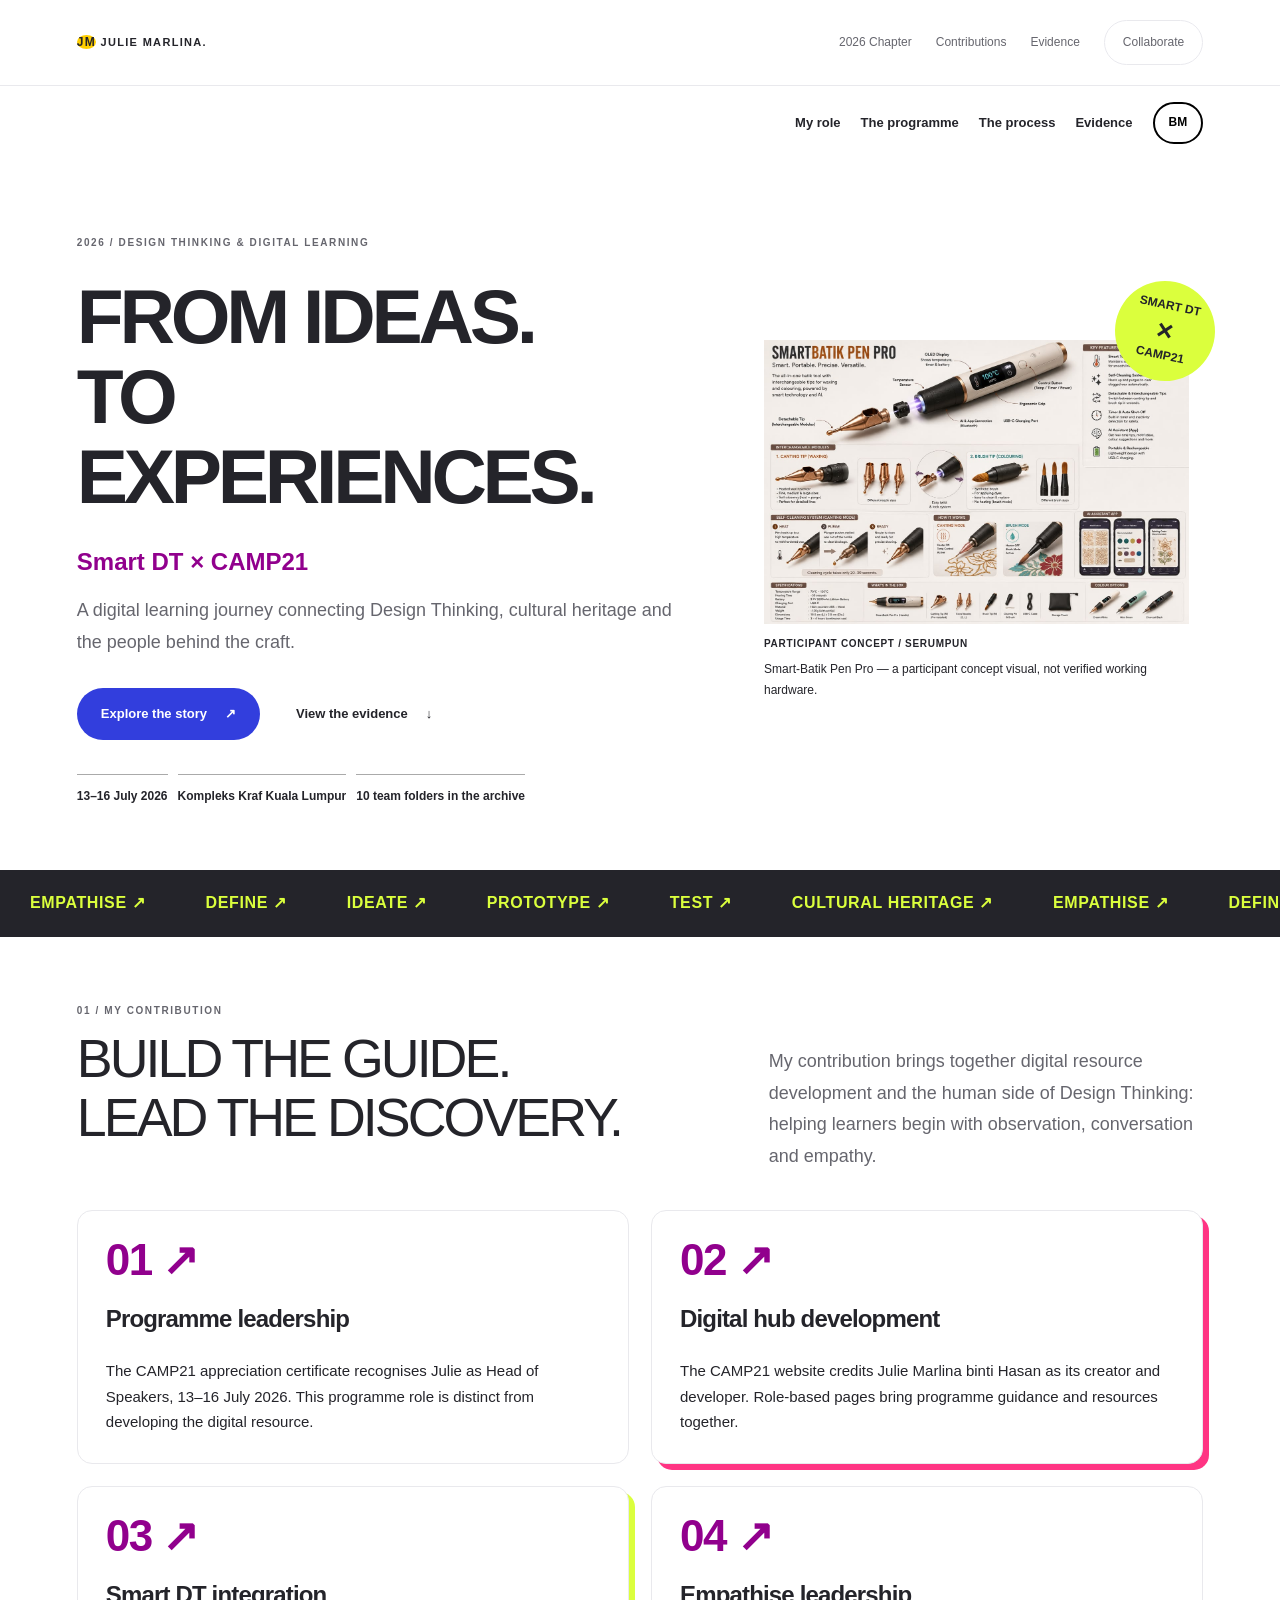
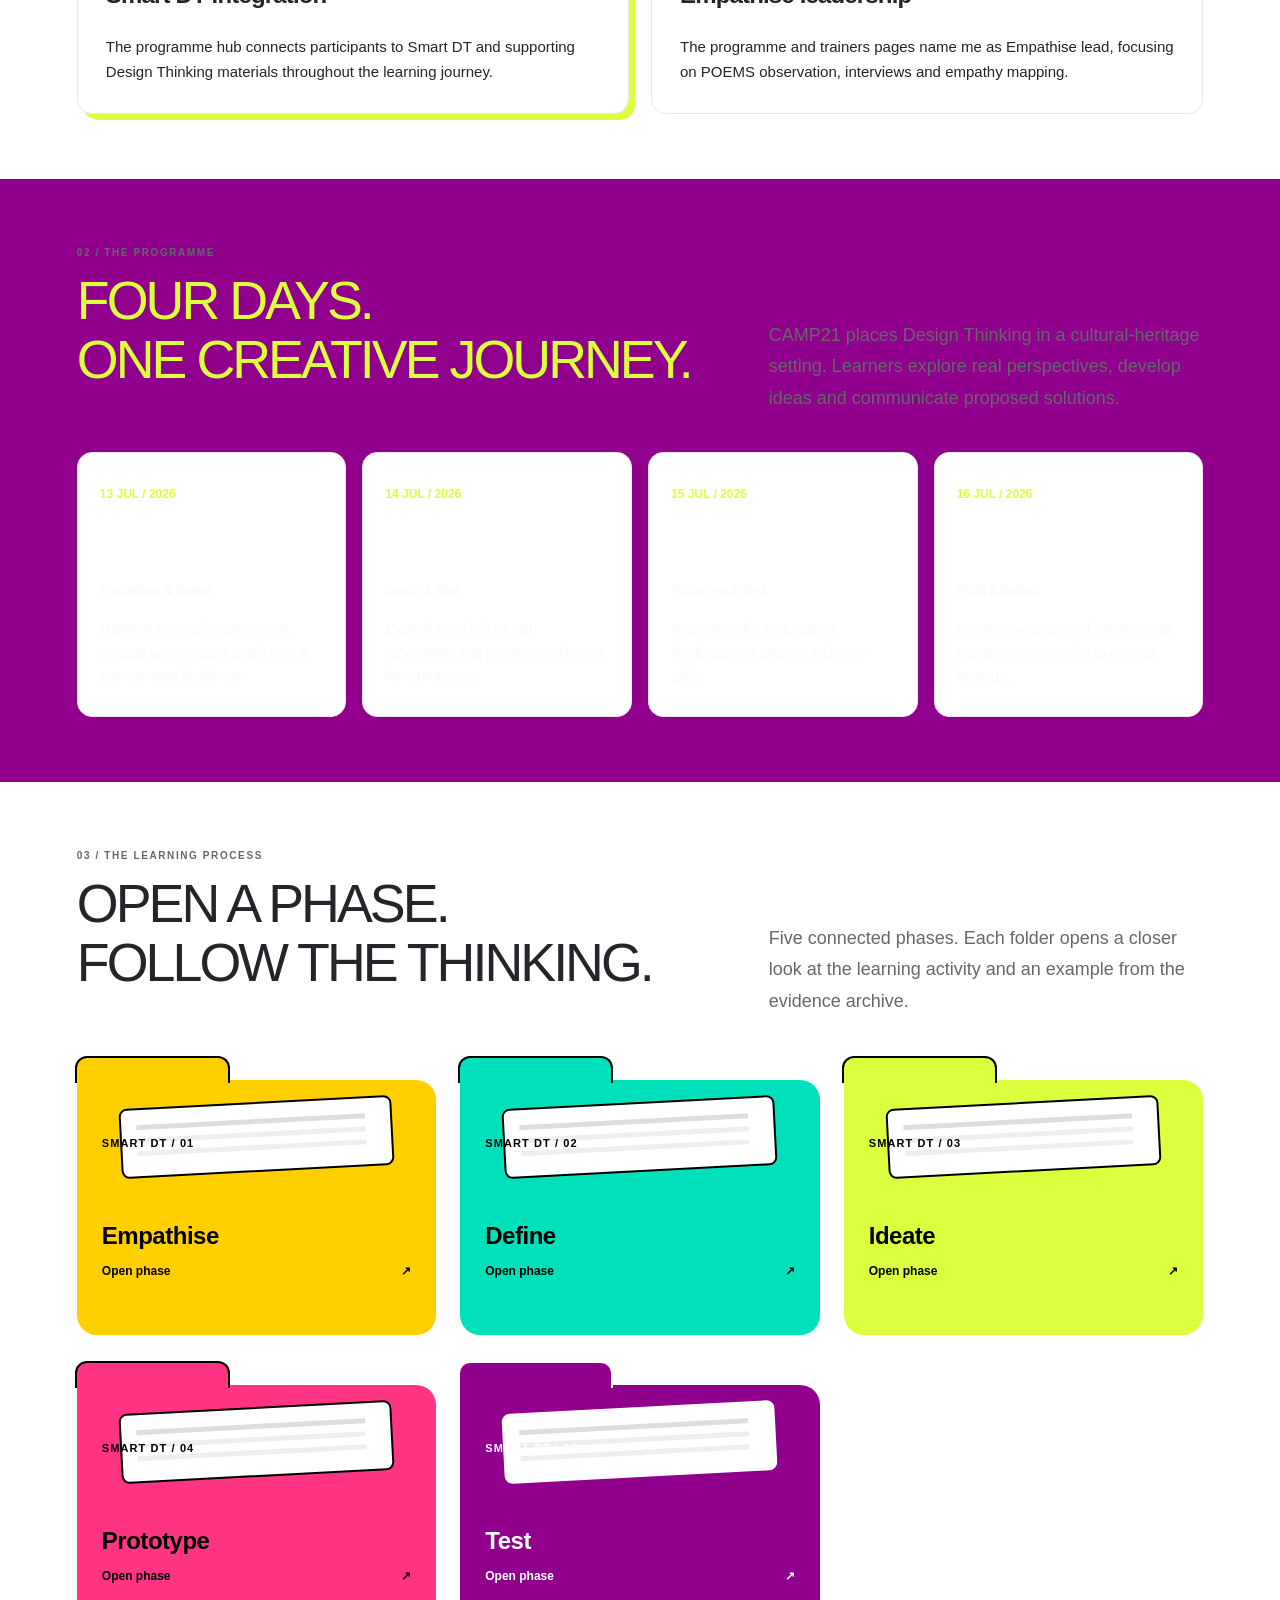
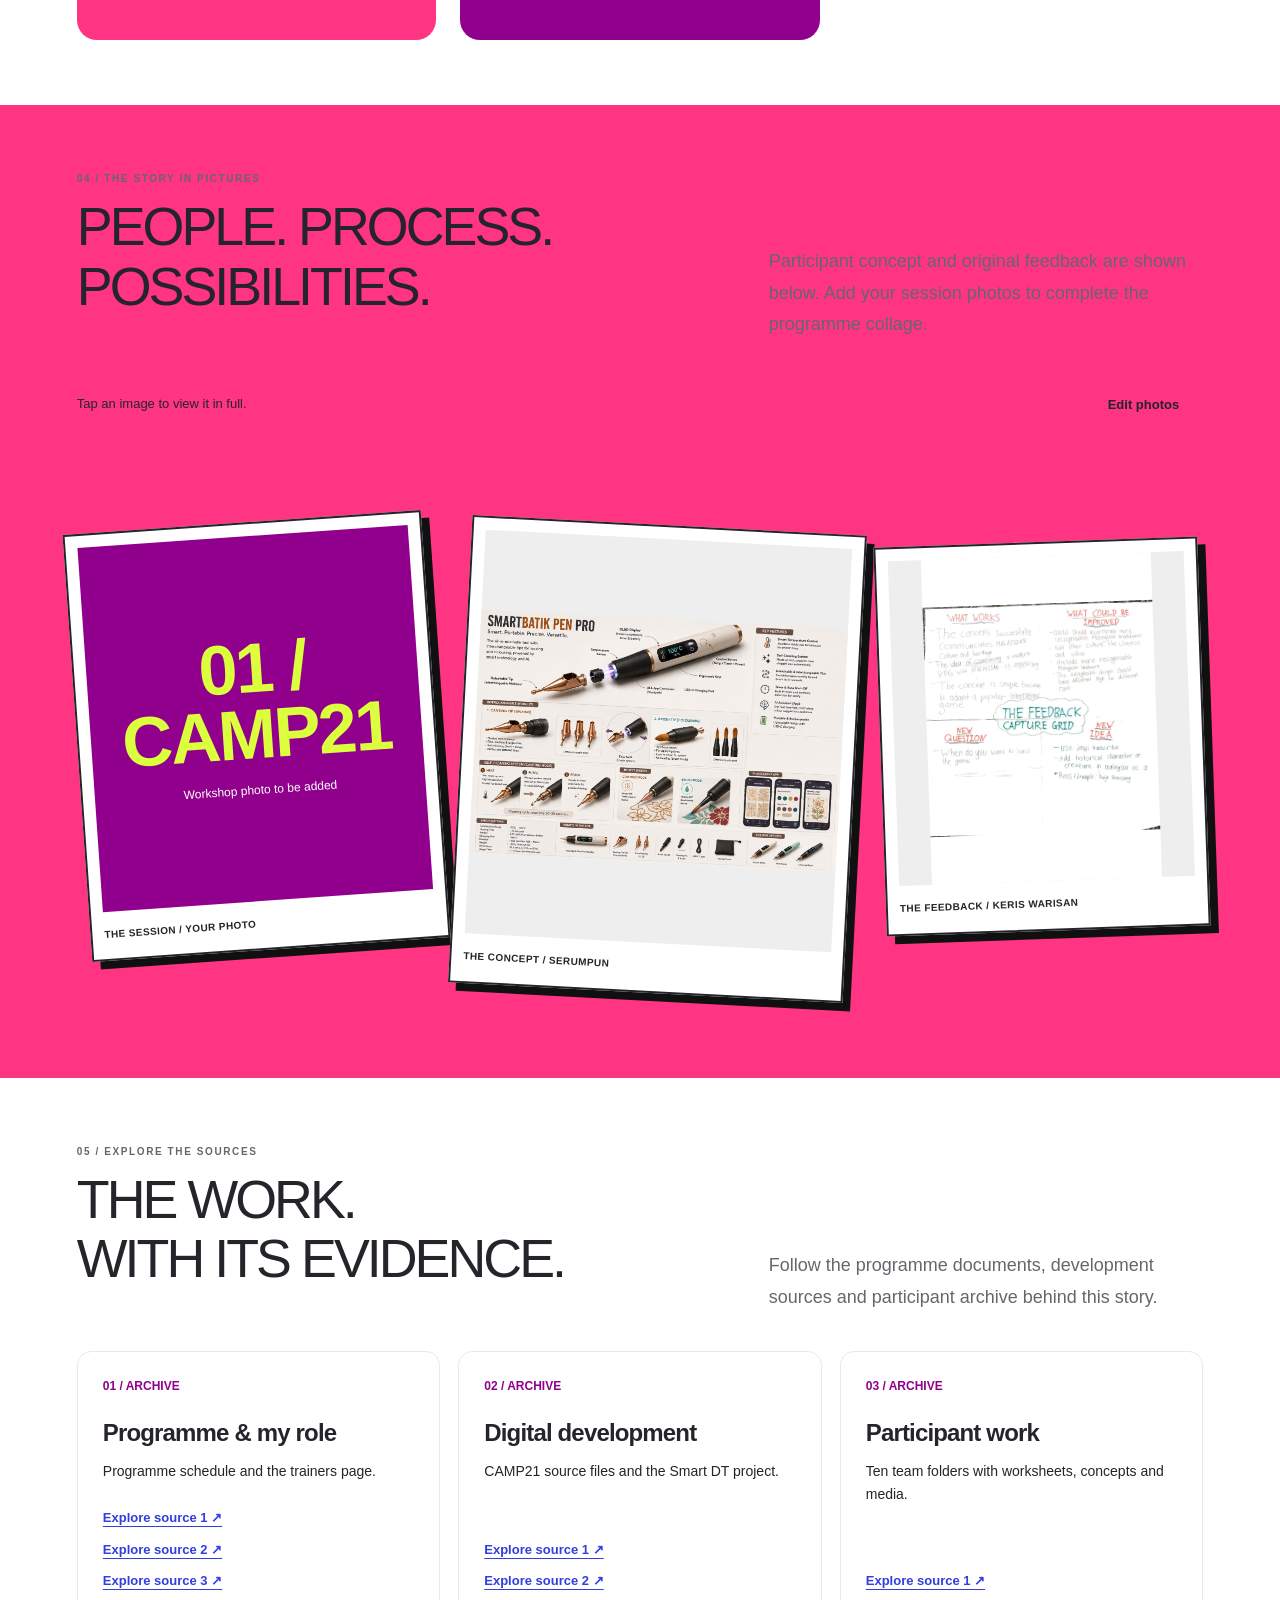
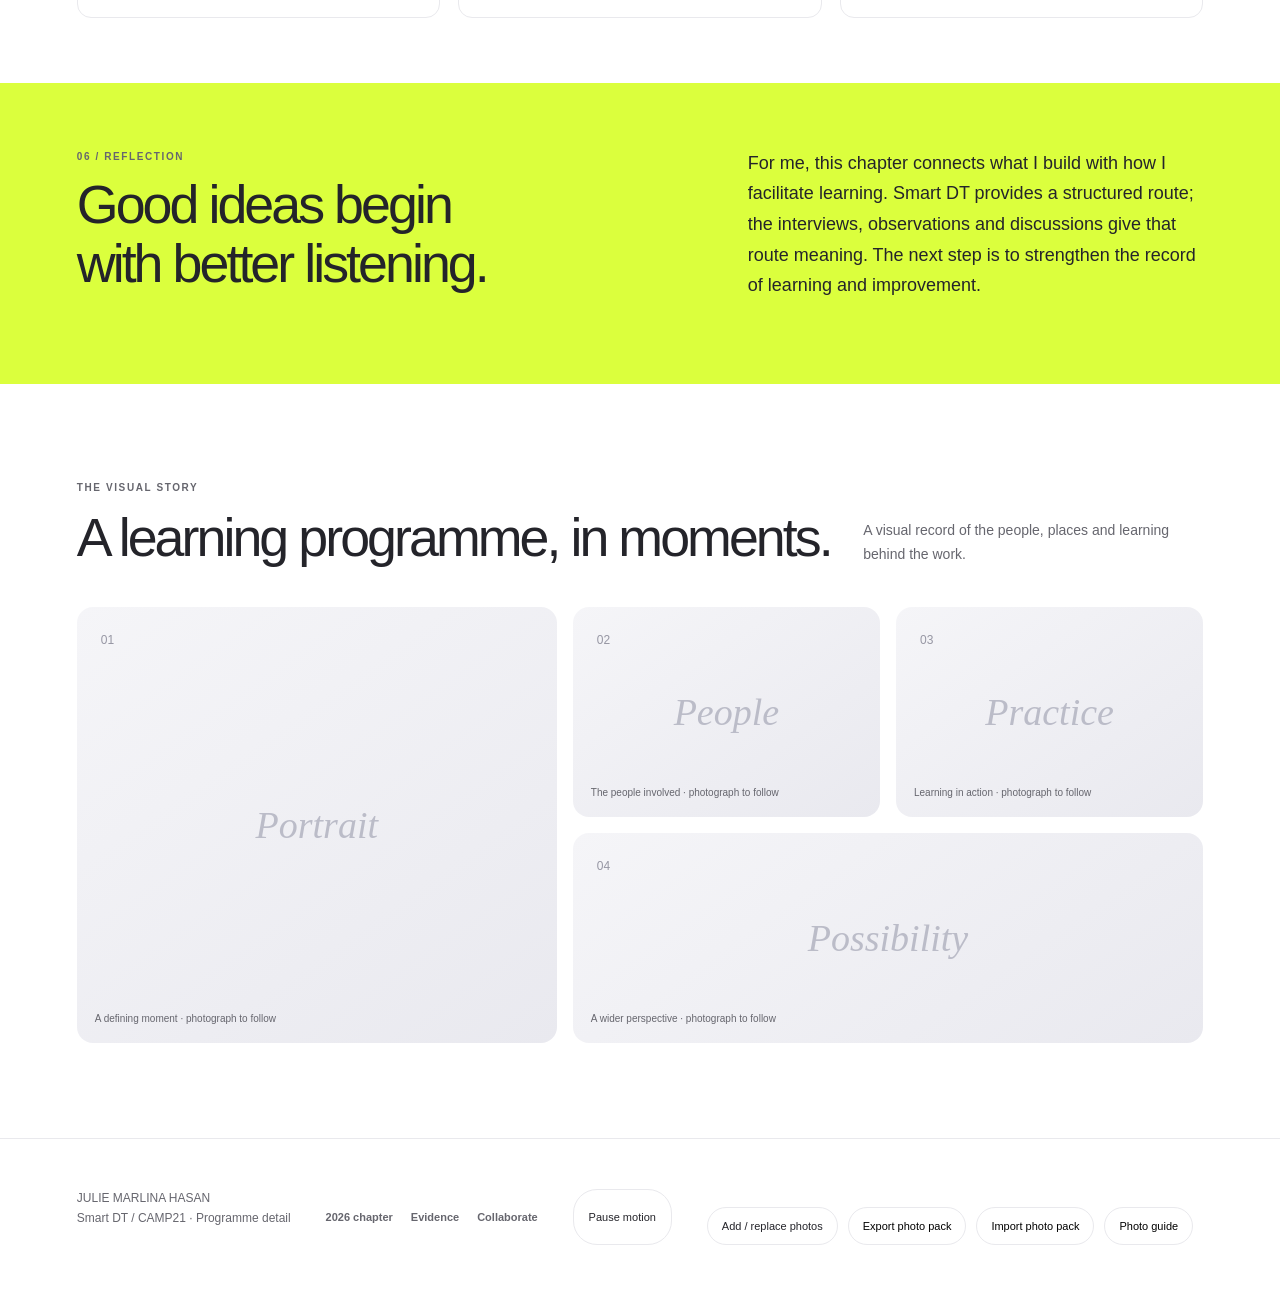
==== commit 096a40b8: "Add files via upload" ====
--- a/2026-smart-dt-camp21.html
+++ b/2026-smart-dt-camp21.html
@@ -4,20 +4,20 @@
 PHOTO_ASSETS below accepts local paths, e.g. assets/camp21-2026-workshop.jpg.
 Photo picker previews do not overwrite this file or publish uploads. -->
 <html lang="en"><head><meta charset="utf-8"><meta name="viewport" content="width=device-width, initial-scale=1"><meta name="description" content="Julie Marlina Hasan's Smart DT and CAMP21 2026 portfolio: digital learning, Empathise leadership and participant process evidence."><title>Smart DT × CAMP21 2026 | Julie Marlina Hasan</title><style>
-:root{--yellow:#ffe31a;--indigo:#211c9b;--lime:#c9f238;--pink:#ff3f83;--cyan:#25c9dc;--paper:#f7f7f2;--ink:#101010}*{box-sizing:border-box}html{scroll-behavior:smooth;scroll-padding-top:100px}body{margin:0;color:var(--ink);background:var(--paper);font-family:Arial,Helvetica,sans-serif}button,a,input{-webkit-tap-highlight-color:transparent}button{font:inherit;cursor:pointer}a{color:inherit}button:focus-visible,a:focus-visible{outline:3px solid #3346ff;outline-offset:5px}p{line-height:1.6}h1,h2,h3,p{margin-top:0}h1,h2,.display{font-family:Impact,'Arial Black',sans-serif;letter-spacing:-.035em;font-weight:900;line-height:.94}h1{font-size:clamp(44px,6vw,98px);margin:26px 0}h2{font-size:clamp(40px,5.9vw,86px);margin-bottom:25px}header{position:sticky;top:0;z-index:20;background:rgba(247,247,242,.96);border-bottom:2px solid;padding:14px 4vw;display:flex;gap:20px;align-items:center;justify-content:space-between}.brand{display:flex;gap:10px;align-items:center;font-weight:900;text-decoration:none;white-space:nowrap}.brand b{display:grid;place-items:center;background:var(--lime);border:2px solid;border-radius:50%;width:38px;height:38px}nav{display:flex;gap:20px;align-items:center}nav a{font-size:13px;font-weight:800;text-decoration:none}nav a:hover{text-decoration:underline}.lang{border:2px solid;border-radius:99px;background:#fff;padding:9px 14px;font-weight:900;font-size:12px}.progress{position:fixed;left:0;top:0;height:4px;background:var(--pink);width:0;z-index:30}.hero{background:var(--yellow);padding:74px 6vw 64px;display:grid;grid-template-columns:1.15fr .85fr;align-items:center;gap:45px;overflow:hidden;min-height:740px}.eyebrow{font-size:12px;letter-spacing:.13em;font-weight:900;text-transform:uppercase}.hero-name{font-weight:900;font-size:24px;color:var(--indigo);margin-bottom:12px}.lead{font-size:19px;max-width:680px}.actions{display:flex;gap:12px;flex-wrap:wrap;margin-top:30px}.btn{border:2px solid;border-radius:99px;padding:15px 22px;font-weight:900;font-size:13px;text-decoration:none;background:var(--ink);color:#fff;display:inline-flex;align-items:center;gap:18px;transition:transform .2s}.btn:hover{transform:translateY(-3px)}.btn.light{background:transparent;color:var(--ink)}.meta{display:flex;gap:10px;flex-wrap:wrap;margin-top:34px}.meta span{border-top:1px solid #0005;padding-top:12px;font-size:12px;font-weight:700}.hero-art{position:relative;padding:45px 0}.hero-paper{background:#fff;border:2px solid;border-radius:7px;padding:14px;box-shadow:12px 12px 0 var(--indigo);transform:rotate(4deg);position:relative;transition:transform .4s}.hero-paper:hover{transform:rotate(0)}.hero-paper:before{content:'';position:absolute;inset:-18px 20px 18px -12px;z-index:-1;background:var(--pink);border:2px solid;border-radius:7px;transform:rotate(-9deg)}.hero-paper img{display:block;width:100%;aspect-ratio:1.5;object-fit:contain;background:#eee}.hero-paper small{font-size:10px;font-weight:900;letter-spacing:.07em;display:block;margin:12px 0 7px}.hero-paper p{font-size:12px;margin:0}.stamp{position:absolute;right:-12px;top:0;background:var(--lime);border:2px solid;border-radius:50%;width:100px;height:100px;display:grid;place-content:center;text-align:center;font-weight:900;transform:rotate(12deg);font-size:12px}.stamp strong{font-size:28px;line-height:1.1}.ticker{background:var(--ink);color:var(--lime);overflow:hidden;border-block:2px solid}.ticker-track{display:flex;width:max-content;animation:marquee 36s linear infinite;font-weight:900;font-size:16px;letter-spacing:.04em;padding:20px 0}.ticker-track span{padding:0 30px}.ticker:hover .ticker-track{animation-play-state:paused}@keyframes marquee{to{transform:translateX(-50%)}}section{padding:86px 6vw}.section-head{display:grid;grid-template-columns:1.2fr .8fr;gap:40px;align-items:end;margin-bottom:38px}.section-head p:last-child{margin-bottom:0}.role-grid{display:grid;grid-template-columns:repeat(3,1fr);gap:22px}.role-card{border:2px solid;border-radius:20px;background:white;padding:28px;box-shadow:6px 6px 0 var(--cyan)}.role-card:nth-child(2){box-shadow:6px 6px 0 var(--pink)}.role-card:nth-child(3){box-shadow:6px 6px 0 var(--lime)}.role-card .number{font-size:44px;color:var(--indigo);margin-bottom:25px}.role-card h3{font-size:21px;line-height:1.2}.role-card p{font-size:15px;margin-bottom:0}.programme{background:var(--indigo);color:white}.programme h2{color:var(--lime)}.days{display:grid;grid-template-columns:repeat(4,1fr);gap:16px}.day{border:1px solid #ffffff55;border-radius:20px;padding:27px 22px;transition:background .2s,transform .2s;background:#ffffff08}.day:hover{background:#ffffff15;transform:translateY(-5px)}.day small{font-weight:900;color:var(--lime);font-size:12px}.day h3{font-size:27px;line-height:1.1;margin:32px 0 10px}.day b{font-size:12px;color:#c7c4ff}.day p{font-size:14px;color:#eeecff;margin-top:14px;margin-bottom:0}.process{background:var(--paper)}.folder-grid{display:grid;grid-template-columns:repeat(3,1fr);gap:50px 24px;padding-top:25px}.folder{position:relative;background:var(--yellow);border:2px solid;border-radius:0 20px 20px 20px;padding:27px 25px;text-align:left;min-height:255px;transition:transform .3s,box-shadow .3s;box-shadow:6px 6px 0 var(--ink)}.folder:before{content:'';position:absolute;top:-24px;left:-2px;width:42%;height:25px;border:2px solid;border-bottom:0;background:inherit;border-radius:12px 12px 0 0}.folder .sheet{position:absolute;top:22px;left:12%;right:12%;height:70px;border:2px solid;background:white;border-radius:8px;transform:rotate(-3deg);transition:transform .3s;pointer-events:none}.folder .sheet:before{content:'';position:absolute;left:15px;right:25px;top:15px;height:5px;background:#ddd;box-shadow:0 13px #eee,0 26px #eee}.folder:hover,.folder:focus-visible{transform:translateY(-7px);box-shadow:9px 13px 0 var(--ink)}.folder:hover .sheet,.folder:focus-visible .sheet{transform:translateY(-22px) rotate(3deg)}.folder small,.folder h3,.folder span{position:relative;z-index:1}.folder small{font-size:11px;font-weight:900;letter-spacing:.1em;display:block}.folder h3{font-family:Impact,'Arial Black',sans-serif;font-size:40px;margin:70px 0 12px;letter-spacing:-.02em}.folder span{font-size:12px;font-weight:900;display:flex;justify-content:space-between}.gallery{background:var(--pink)}.gallery-tools{display:flex;align-items:center;gap:20px;justify-content:space-between;margin-bottom:30px}.gallery-tools p{font-size:13px;margin:0}.collage{display:grid;grid-template-columns:1fr 1.1fr .9fr;gap:24px;align-items:center;padding:20px 0}.photo{position:relative;background:#fff;border:2px solid;padding:12px;box-shadow:8px 8px 0 #101010;transform:rotate(-4deg);transition:transform .3s;min-width:0}.photo:nth-child(2){transform:rotate(3deg);margin-top:45px}.photo:nth-child(3){transform:rotate(-2deg)}.photo:hover,.photo:focus-within{transform:rotate(0) translateY(-4px)}.image-open{border:0;background:#eee;padding:0;width:100%;display:block;color:var(--ink)}.image-open img{width:100%;display:block;aspect-ratio:1/1.1;object-fit:contain}.empty-photo{aspect-ratio:1/1.1;display:grid;place-content:center;text-align:center;background:var(--indigo);color:white;padding:25px}.empty-photo .display{font-size:70px;color:var(--lime);margin-bottom:12px}.empty-photo p{font-size:12px;margin:0}.photo small{font-size:10px;font-weight:900;display:block;padding:15px 0 4px;letter-spacing:.04em;text-transform:uppercase}.photo-upload{display:none;background:var(--yellow);border:2px solid;border-radius:99px;padding:10px 13px;font-size:11px;font-weight:900;margin-top:8px}.editing .photo-upload{display:block}.preview-note{display:none;background:#fff;border:2px solid;border-radius:12px;padding:15px;font-size:13px;margin-top:30px}.editing .preview-note{display:block}.evidence-grid{display:grid;grid-template-columns:repeat(3,1fr);gap:18px}.evidence-card{padding:26px;border:2px solid;border-radius:16px;display:flex;flex-direction:column;background:#fff}.evidence-card h3{font-size:23px;margin:22px 0 12px}.evidence-card p{font-size:14px;flex:1}.evidence-card a{font-size:13px;font-weight:900;text-underline-offset:4px;margin-top:10px}.evidence-card small{font-weight:900;color:var(--indigo);font-size:12px}.reflection{background:var(--lime);display:grid;grid-template-columns:1.15fr .85fr;gap:55px;align-items:center}.reflection h2{font-size:clamp(43px,6.3vw,95px)}.reflection p{font-size:18px}footer{background:var(--ink);color:white;display:flex;justify-content:space-between;gap:20px;padding:28px 6vw;font-size:12px}footer a{color:var(--lime)}dialog{padding:0;border:2px solid;border-radius:22px;width:min(680px,92vw);max-height:88vh;color:var(--ink);background:var(--paper);box-shadow:12px 12px 0 #0004}dialog::backdrop{background:#101020bb;backdrop-filter:blur(6px)}.modal-inner{padding:30px}.modal-top{display:flex;justify-content:space-between;gap:20px;align-items:center;margin-bottom:28px}.close{border:2px solid;background:white;border-radius:50%;width:42px;height:42px;font-size:22px}.modal-inner h2{font-size:55px}.modal-inner h3{font-size:13px;letter-spacing:.06em;text-transform:uppercase;margin-top:28px}.modal-inner p{font-size:16px}.outputs{border:2px solid;background:var(--yellow);padding:17px;border-radius:12px;font-weight:800;font-size:13px}.lightbox{width:min(1100px,94vw);background:#fff}.lightbox .modal-top{margin:0;padding:15px 20px}.lightbox img{display:block;width:100%;max-height:68vh;object-fit:contain}.lightbox p{padding:15px 20px;font-size:13px;margin:0}.reveal{animation:enter .6s both}@keyframes enter{from{opacity:0;transform:translateY(16px)}to{opacity:1;transform:translateY(0)}}
+:root{--yellow:#FFCF00;--indigo:#91008D;--lime:#DBFF3D;--pink:#FF3483;--cyan:#00E0BA;--paper:#f7f7f2;--ink:#101010}*{box-sizing:border-box}html{scroll-behavior:smooth;scroll-padding-top:100px}body{margin:0;color:var(--ink);background:var(--paper);font-family:Arial,Helvetica,sans-serif}button,a,input{-webkit-tap-highlight-color:transparent}button{font:inherit;cursor:pointer}a{color:inherit}button:focus-visible,a:focus-visible{outline:3px solid #323EDD;outline-offset:5px}p{line-height:1.6}h1,h2,h3,p{margin-top:0}h1,h2,.display{font-family:Impact,'Arial Black',sans-serif;letter-spacing:-.035em;font-weight:900;line-height:.94}h1{font-size:clamp(44px,6vw,98px);margin:26px 0}h2{font-size:clamp(40px,5.9vw,86px);margin-bottom:25px}header{position:sticky;top:0;z-index:20;background:rgba(247,247,242,.96);border-bottom:2px solid;padding:14px 4vw;display:flex;gap:20px;align-items:center;justify-content:space-between}.brand{display:flex;gap:10px;align-items:center;font-weight:900;text-decoration:none;white-space:nowrap}.brand b{display:grid;place-items:center;background:var(--lime);border:2px solid;border-radius:50%;width:38px;height:38px}nav{display:flex;gap:20px;align-items:center}nav a{font-size:13px;font-weight:800;text-decoration:none}nav a:hover{text-decoration:underline}.lang{border:2px solid;border-radius:99px;background:#fff;padding:9px 14px;font-weight:900;font-size:12px}.progress{position:fixed;left:0;top:0;height:4px;background:var(--pink);width:0;z-index:30}.hero{background:var(--yellow);padding:74px 6vw 64px;display:grid;grid-template-columns:1.15fr .85fr;align-items:center;gap:45px;overflow:hidden;min-height:740px}.eyebrow{font-size:12px;letter-spacing:.13em;font-weight:900;text-transform:uppercase}.hero-name{font-weight:900;font-size:24px;color:var(--indigo);margin-bottom:12px}.lead{font-size:19px;max-width:680px}.actions{display:flex;gap:12px;flex-wrap:wrap;margin-top:30px}.btn{border:2px solid;border-radius:99px;padding:15px 22px;font-weight:900;font-size:13px;text-decoration:none;background:var(--ink);color:#fff;display:inline-flex;align-items:center;gap:18px;transition:transform .2s}.btn:hover{transform:translateY(-3px)}.btn.light{background:transparent;color:var(--ink)}.meta{display:flex;gap:10px;flex-wrap:wrap;margin-top:34px}.meta span{border-top:1px solid #0005;padding-top:12px;font-size:12px;font-weight:700}.hero-art{position:relative;padding:45px 0}.hero-paper{background:#fff;border:2px solid;border-radius:7px;padding:14px;box-shadow:12px 12px 0 var(--indigo);transform:rotate(4deg);position:relative;transition:transform .4s}.hero-paper:hover{transform:rotate(0)}.hero-paper:before{content:'';position:absolute;inset:-18px 20px 18px -12px;z-index:-1;background:var(--pink);border:2px solid;border-radius:7px;transform:rotate(-9deg)}.hero-paper img{display:block;width:100%;aspect-ratio:1.5;object-fit:contain;background:#eee}.hero-paper small{font-size:10px;font-weight:900;letter-spacing:.07em;display:block;margin:12px 0 7px}.hero-paper p{font-size:12px;margin:0}.stamp{position:absolute;right:-12px;top:0;background:var(--lime);border:2px solid;border-radius:50%;width:100px;height:100px;display:grid;place-content:center;text-align:center;font-weight:900;transform:rotate(12deg);font-size:12px}.stamp strong{font-size:28px;line-height:1.1}.ticker{background:var(--ink);color:var(--lime);overflow:hidden;border-block:2px solid}.ticker-track{display:flex;width:max-content;animation:marquee 36s linear infinite;font-weight:900;font-size:16px;letter-spacing:.04em;padding:20px 0}.ticker-track span{padding:0 30px}.ticker:hover .ticker-track{animation-play-state:paused}@keyframes marquee{to{transform:translateX(-50%)}}section{padding:86px 6vw}.section-head{display:grid;grid-template-columns:1.2fr .8fr;gap:40px;align-items:end;margin-bottom:38px}.section-head p:last-child{margin-bottom:0}.role-grid{display:grid;grid-template-columns:repeat(3,1fr);gap:22px}.role-card{border:2px solid;border-radius:20px;background:white;padding:28px;box-shadow:6px 6px 0 var(--cyan)}.role-card:nth-child(2){box-shadow:6px 6px 0 var(--pink)}.role-card:nth-child(3){box-shadow:6px 6px 0 var(--lime)}.role-card .number{font-size:44px;color:var(--indigo);margin-bottom:25px}.role-card h3{font-size:21px;line-height:1.2}.role-card p{font-size:15px;margin-bottom:0}.programme{background:var(--indigo);color:white}.programme h2{color:var(--lime)}.days{display:grid;grid-template-columns:repeat(4,1fr);gap:16px}.day{border:1px solid #ffffff55;border-radius:20px;padding:27px 22px;transition:background .2s,transform .2s;background:#ffffff08}.day:hover{background:#ffffff15;transform:translateY(-5px)}.day small{font-weight:900;color:var(--lime);font-size:12px}.day h3{font-size:27px;line-height:1.1;margin:32px 0 10px}.day b{font-size:12px;color:#faf9f6}.day p{font-size:14px;color:#faf9f6;margin-top:14px;margin-bottom:0}.process{background:var(--paper)}.folder-grid{display:grid;grid-template-columns:repeat(3,1fr);gap:50px 24px;padding-top:25px}.folder{position:relative;background:var(--yellow);border:2px solid;border-radius:0 20px 20px 20px;padding:27px 25px;text-align:left;min-height:255px;transition:transform .3s,box-shadow .3s;box-shadow:6px 6px 0 var(--ink)}.folder:before{content:'';position:absolute;top:-24px;left:-2px;width:42%;height:25px;border:2px solid;border-bottom:0;background:inherit;border-radius:12px 12px 0 0}.folder .sheet{position:absolute;top:22px;left:12%;right:12%;height:70px;border:2px solid;background:white;border-radius:8px;transform:rotate(-3deg);transition:transform .3s;pointer-events:none}.folder .sheet:before{content:'';position:absolute;left:15px;right:25px;top:15px;height:5px;background:#ddd;box-shadow:0 13px #eee,0 26px #eee}.folder:hover,.folder:focus-visible{transform:translateY(-7px);box-shadow:9px 13px 0 var(--ink)}.folder:hover .sheet,.folder:focus-visible .sheet{transform:translateY(-22px) rotate(3deg)}.folder small,.folder h3,.folder span{position:relative;z-index:1}.folder small{font-size:11px;font-weight:900;letter-spacing:.1em;display:block}.folder h3{font-family:Impact,'Arial Black',sans-serif;font-size:40px;margin:70px 0 12px;letter-spacing:-.02em}.folder span{font-size:12px;font-weight:900;display:flex;justify-content:space-between}.gallery{background:var(--pink)}.gallery-tools{display:flex;align-items:center;gap:20px;justify-content:space-between;margin-bottom:30px}.gallery-tools p{font-size:13px;margin:0}.collage{display:grid;grid-template-columns:1fr 1.1fr .9fr;gap:24px;align-items:center;padding:20px 0}.photo{position:relative;background:#fff;border:2px solid;padding:12px;box-shadow:8px 8px 0 #101010;transform:rotate(-4deg);transition:transform .3s;min-width:0}.photo:nth-child(2){transform:rotate(3deg);margin-top:45px}.photo:nth-child(3){transform:rotate(-2deg)}.photo:hover,.photo:focus-within{transform:rotate(0) translateY(-4px)}.image-open{border:0;background:#eee;padding:0;width:100%;display:block;color:var(--ink)}.image-open img{width:100%;display:block;aspect-ratio:1/1.1;object-fit:contain}.empty-photo{aspect-ratio:1/1.1;display:grid;place-content:center;text-align:center;background:var(--indigo);color:white;padding:25px}.empty-photo .display{font-size:70px;color:var(--lime);margin-bottom:12px}.empty-photo p{font-size:12px;margin:0}.photo small{font-size:10px;font-weight:900;display:block;padding:15px 0 4px;letter-spacing:.04em;text-transform:uppercase}.photo-upload{display:none;background:var(--yellow);border:2px solid;border-radius:99px;padding:10px 13px;font-size:11px;font-weight:900;margin-top:8px}.editing .photo-upload{display:block}.preview-note{display:none;background:#fff;border:2px solid;border-radius:12px;padding:15px;font-size:13px;margin-top:30px}.editing .preview-note{display:block}.evidence-grid{display:grid;grid-template-columns:repeat(3,1fr);gap:18px}.evidence-card{padding:26px;border:2px solid;border-radius:16px;display:flex;flex-direction:column;background:#fff}.evidence-card h3{font-size:23px;margin:22px 0 12px}.evidence-card p{font-size:14px;flex:1}.evidence-card a{font-size:13px;font-weight:900;text-underline-offset:4px;margin-top:10px}.evidence-card small{font-weight:900;color:var(--indigo);font-size:12px}.reflection{background:var(--lime);display:grid;grid-template-columns:1.15fr .85fr;gap:55px;align-items:center}.reflection h2{font-size:clamp(43px,6.3vw,95px)}.reflection p{font-size:18px}footer{background:var(--ink);color:white;display:flex;justify-content:space-between;gap:20px;padding:28px 6vw;font-size:12px}footer a{color:var(--lime)}dialog{padding:0;border:2px solid;border-radius:22px;width:min(680px,92vw);max-height:88vh;color:var(--ink);background:var(--paper);box-shadow:12px 12px 0 #0004}dialog::backdrop{background:#101020bb;backdrop-filter:blur(6px)}.modal-inner{padding:30px}.modal-top{display:flex;justify-content:space-between;gap:20px;align-items:center;margin-bottom:28px}.close{border:2px solid;background:white;border-radius:50%;width:42px;height:42px;font-size:22px}.modal-inner h2{font-size:55px}.modal-inner h3{font-size:13px;letter-spacing:.06em;text-transform:uppercase;margin-top:28px}.modal-inner p{font-size:16px}.outputs{border:2px solid;background:var(--yellow);padding:17px;border-radius:12px;font-weight:800;font-size:13px}.lightbox{width:min(1100px,94vw);background:#fff}.lightbox .modal-top{margin:0;padding:15px 20px}.lightbox img{display:block;width:100%;max-height:68vh;object-fit:contain}.lightbox p{padding:15px 20px;font-size:13px;margin:0}.reveal{animation:enter .6s both}@keyframes enter{from{opacity:0;transform:translateY(16px)}to{opacity:1;transform:translateY(0)}}
 @media(max-width:1000px){nav{gap:12px}nav a{font-size:11px}.hero{gap:25px;padding-top:55px;min-height:650px}.hero-art{padding-top:60px}.role-grid{gap:15px}.role-card{padding:22px}.days{grid-template-columns:repeat(2,1fr)}.folder-grid{grid-template-columns:repeat(2,1fr)}.section-head{grid-template-columns:1fr;gap:0}.collage{gap:15px}.reflection{gap:30px}}
 @media(max-width:680px){header{padding:12px 5vw;gap:10px}.brand{font-size:12px}.brand b{width:32px;height:32px}nav{display:none}.hero{display:block;padding:45px 6vw 55px;min-height:0}h1{font-size:clamp(36px,10.5vw,68px)}.lead{font-size:17px}.hero-art{max-width:440px;margin:25px auto 0;padding-top:45px}.hero-paper{transform:rotate(2deg)}.stamp{width:80px;height:80px;right:0;font-size:10px}.stamp strong{font-size:23px}.hero-name{font-size:21px}section{padding:60px 6vw}.role-grid,.evidence-grid,.reflection{grid-template-columns:1fr}.role-card .number{margin-bottom:18px}.days{gap:12px}.day{padding:20px 16px}.day h3{font-size:24px}.day p{font-size:13px}.folder-grid{gap:45px 18px}.folder{min-height:230px;padding:22px 16px;box-shadow:4px 4px 0}.folder h3{font-size:30px;margin-top:70px}.folder small{font-size:9px}.folder span{font-size:10px}.collage{grid-template-columns:1fr;gap:30px;padding-inline:10px}.photo{max-width:450px;width:100%;margin:auto}.photo:nth-child(2){margin-top:0}.image-open img,.empty-photo{aspect-ratio:1.2}.gallery-tools{align-items:flex-start;gap:10px}.gallery-tools p{max-width:180px}.reflection{gap:10px}footer{flex-direction:column}.modal-inner{padding:23px}.modal-inner h2{font-size:43px}}
 @media(prefers-reduced-motion:reduce){html{scroll-behavior:auto}*,*:before,*:after{animation:none!important;transition:none!important}.folder:hover{transform:none}}
-</style></head><body><div class="progress" aria-hidden="true"></div><header><a href="#top" class="brand"><b>JH</b> JULIE / PORTFOLIO</a><nav id="nav" aria-label="Page navigation"></nav><button class="lang" id="language" aria-label="Switch language">BM</button></header><main id="app"></main><footer><span id="footerName"></span><span>2026 / SMART DT × CAMP21 · <a href="#top">↑ TOP</a></span></footer><dialog id="phaseDialog" aria-labelledby="phaseTitle"><div class="modal-inner" id="phaseContent"></div></dialog><dialog id="imageDialog" class="lightbox" aria-label="Image viewer"><div class="modal-top"><strong id="imageLabel"></strong><button class="close" id="imageClose" aria-label="Close image">×</button></div><img id="fullImage" alt=""><p id="imageCaption"></p></dialog><input id="photoInput" type="file" accept="image/*" hidden><noscript><section><h1>Smart DT × CAMP21 2026</h1><p>Julie Marlina binti Hasan · Politeknik Port Dickson. Enable JavaScript to explore the interactive portfolio.</p><a href="https://drive.google.com/drive/folders/1Y6BgWDtnVOlJr1XgQyOxENo6jAkpKc95">Open programme evidence</a></section></noscript><script>
-const COPY={"en": {"nav": ["My role", "The programme", "The process", "Evidence"], "tag": "2026 / DESIGN THINKING & DIGITAL LEARNING", "title": "FROM IDEAS.<br>TO EXPERIENCES.", "intro": "Smart DT × CAMP21", "lead": "A digital learning journey connecting Design Thinking, cultural heritage and the people behind the craft.", "cta": "Explore the story", "secondary": "View the evidence", "meta": ["13–16 July 2026", "Kompleks Kraf Kuala Lumpur", "10 team folders in the archive"], "heroLabel": "PARTICIPANT CONCEPT / SERUMPUN", "heroCaption": "Smart-Batik Pen Pro — a participant concept visual, not verified working hardware.", "roleTag": "01 / MY CONTRIBUTION", "roleTitle": "BUILD THE GUIDE.<br>LEAD THE DISCOVERY.", "roleLead": "My contribution brings together digital resource development and the human side of Design Thinking: helping learners begin with observation, conversation and empathy.", "roles": [["01", "Digital hub development", "The CAMP21 website credits Julie Marlina binti Hasan as its creator and developer. Role-based pages bring programme guidance and resources together."], ["02", "Smart DT integration", "The programme hub connects participants to Smart DT and supporting Design Thinking materials throughout the learning journey."], ["03", "Empathise leadership", "The programme and trainers pages name me as Empathise lead, focusing on POEMS observation, interviews and empathy mapping."]], "progTag": "02 / THE PROGRAMME", "progTitle": "FOUR DAYS.<br>ONE CREATIVE JOURNEY.", "progLead": "CAMP21 places Design Thinking in a cultural-heritage setting. Learners explore real perspectives, develop ideas and communicate proposed solutions.", "days": [["13 JUL", "Discover", "Empathise & Define", "Observe the craft environment, engage with artisans and frame a user-centred challenge."], ["14 JUL", "Imagine", "Ideate & Plan", "Expand possibilities with SCAMPER and prioritise a direction for a prototype."], ["15 JUL", "Make & learn", "Prototype & Test", "Represent the idea, gather feedback and prepare a clearer pitch."], ["16 JUL", "Communicate", "Pitch & Reflect", "Present the proposed solution and explain its connection to cultural heritage."]], "processTag": "03 / THE LEARNING PROCESS", "processTitle": "OPEN A PHASE.<br>FOLLOW THE THINKING.", "processLead": "Five connected phases. Each folder opens a closer look at the learning activity and an example from the evidence archive.", "open": "Open phase", "phaseLabels": ["Empathise", "Define", "Ideate", "Prototype", "Test"], "phaseDescriptions": ["Start with people. Notice what they say, do, think and feel before selecting a solution.", "Turn observations into a focused need and an open design challenge.", "Generate alternatives and make the reasoning behind a chosen direction visible.", "Give an idea a form that others can understand and respond to.", "Listen to feedback, identify improvements and make the next decision explicit."], "phaseOutputs": ["POEMS · interviews · empathy map", "Persona · needs statement · design direction", "SCAMPER · prioritisation matrix", "Concept visual · storyboard · demonstration", "Feedback grid · improvement decisions"], "phaseExamples": ["Serumpun records a batik designer’s experience, including wax-temperature control and the demands of the process.", "Karya Warisan frames an interactive way for younger audiences to engage with authentic batik.", "Teams archive SCAMPER and idea-prioritisation worksheets as part of their selection process.", "Serumpun’s Smart-Batik Pen Pro image illustrates a proposed tool; Keris Warisan’s pitch presents a heritage game concept.", "Original feedback on the Keris Warisan game concept identifies cultural details to improve and new possibilities to explore."], "galleryTag": "04 / THE STORY IN PICTURES", "galleryTitle": "PEOPLE. PROCESS.<br>POSSIBILITIES.", "galleryLead": "Participant concept and original feedback are shown below. Add your session photos to complete the programme collage.", "photoLabels": ["The session / your photo", "The concept / Serumpun", "The feedback / Keris Warisan"], "photoPlaceholder": "Workshop photo to be added", "edit": "Edit photos", "done": "Finish editing", "choose": "Choose a photo", "previewNote": "Selected photos are previewed for this session only. To publish them, replace the image paths in the page’s PHOTO_ASSETS setting.", "evidenceTag": "05 / EXPLORE THE SOURCES", "evidenceTitle": "THE WORK.<br>WITH ITS EVIDENCE.", "evidenceLead": "Follow the programme documents, development sources and participant archive behind this story.", "evidenceNames": ["Programme & my role", "Digital development", "Participant work"], "evidenceDesc": ["Programme schedule and the trainers page.", "CAMP21 source files and the Smart DT project.", "Ten team folders with worksheets, concepts and media."], "reflectionTag": "06 / REFLECTION", "quote": "Good ideas begin<br>with better listening.", "reflection": "For me, this chapter connects what I build with how I facilitate learning. Smart DT provides a structured route; the interviews, observations and discussions give that route meaning. The next step is to strengthen the record of learning and improvement.", "footer": "Julie Marlina binti Hasan · Politeknik Port Dickson", "close": "Close", "source": "Explore source", "example": "From the archive", "output": "Learning outputs", "caption": "Tap an image to view it in full."}, "bm": {"nav": ["Peranan saya", "Program", "Proses", "Eviden"], "tag": "2026 / DESIGN THINKING & PEMBELAJARAN DIGITAL", "title": "DARIPADA IDEA.<br>KE PENGALAMAN.", "intro": "Smart DT × CAMP21", "lead": "Perjalanan pembelajaran digital yang menghubungkan Design Thinking, warisan budaya dan insan di sebalik seni kraf.", "cta": "Terokai cerita", "secondary": "Lihat eviden", "meta": ["13–16 Julai 2026", "Kompleks Kraf Kuala Lumpur", "10 folder kumpulan dalam arkib"], "heroLabel": "KONSEP PESERTA / SERUMPUN", "heroCaption": "Smart-Batik Pen Pro — visual konsep peserta; fungsi perkakasan belum disahkan.", "roleTag": "01 / SUMBANGAN SAYA", "roleTitle": "BINA PANDUAN.<br>PIMPIN PENEROKAAN.", "roleLead": "Sumbangan saya menggabungkan pembangunan sumber digital dan pendekatan berpusatkan manusia: membantu pelajar bermula dengan pemerhatian, perbualan dan empati.", "roles": [["01", "Pembangunan hab digital", "Laman CAMP21 memberi kredit kepada Julie Marlina binti Hasan sebagai pencipta dan pembangun. Halaman mengikut peranan menyatukan panduan serta sumber program."], ["02", "Integrasi Smart DT", "Hab program menghubungkan peserta dengan Smart DT dan bahan sokongan Design Thinking sepanjang perjalanan pembelajaran."], ["03", "Kepimpinan Empathise", "Halaman program dan jurulatih menamakan saya sebagai ketua Empathise, berfokus pada pemerhatian POEMS, temu bual dan peta empati."]], "progTag": "02 / PROGRAM", "progTitle": "EMPAT HARI.<br>SATU PERJALANAN KREATIF.", "progLead": "CAMP21 menempatkan Design Thinking dalam konteks warisan budaya. Pelajar meneroka perspektif sebenar, mengembangkan idea dan menyampaikan cadangan penyelesaian.", "days": [["13 JUL", "Terokai", "Empathise & Define", "Perhatikan persekitaran kraf, berinteraksi dengan artisan dan rumuskan cabaran berpusatkan pengguna."], ["14 JUL", "Bayangkan", "Ideate & Plan", "Kembangkan kemungkinan dengan SCAMPER dan utamakan arah prototaip."], ["15 JUL", "Bina & pelajari", "Prototype & Test", "Gambarkan idea, kumpulkan maklum balas dan sediakan pitching yang lebih jelas."], ["16 JUL", "Sampaikan", "Pitch & Reflect", "Bentangkan cadangan penyelesaian dan kaitannya dengan warisan budaya."]], "processTag": "03 / PROSES PEMBELAJARAN", "processTitle": "BUKA SATU FASA.<br>IKUTI PEMIKIRANNYA.", "processLead": "Lima fasa yang saling berkait. Setiap folder membuka penerangan aktiviti pembelajaran dan contoh daripada arkib eviden.", "open": "Buka fasa", "phaseLabels": ["Empathise", "Define", "Ideate", "Prototype", "Test"], "phaseDescriptions": ["Bermula dengan manusia. Perhatikan apa yang dikatakan, dilakukan, difikirkan dan dirasakan sebelum memilih penyelesaian.", "Tukarkan pemerhatian kepada keperluan yang jelas dan cabaran reka bentuk yang terbuka.", "Jana pilihan dan jelaskan sebab pemilihan arah idea.", "Berikan bentuk kepada idea supaya orang lain boleh memahami dan memberi respons.", "Dengar maklum balas, kenal pasti penambahbaikan dan jelaskan keputusan seterusnya."], "phaseOutputs": ["POEMS · temu bual · peta empati", "Persona · pernyataan keperluan · arah reka bentuk", "SCAMPER · matriks keutamaan", "Visual konsep · storyboard · demonstrasi", "Grid maklum balas · keputusan penambahbaikan"], "phaseExamples": ["Serumpun merekod pengalaman pereka batik, termasuk kawalan suhu lilin dan tuntutan proses penghasilan.", "Karya Warisan merumuskan cara interaktif untuk menghubungkan generasi muda dengan batik asli.", "Kumpulan mengarkib lembaran SCAMPER dan matriks keutamaan idea sebagai sebahagian proses pemilihan.", "Visual Smart-Batik Pen Pro Serumpun menggambarkan cadangan alat; pitching Keris Warisan membentangkan konsep permainan warisan.", "Maklum balas asal tentang konsep permainan Keris Warisan mengenal pasti unsur budaya untuk ditambah baik dan kemungkinan baharu."], "galleryTag": "04 / CERITA DALAM GAMBAR", "galleryTitle": "INSAN. PROSES.<br>KEMUNGKINAN.", "galleryLead": "Konsep peserta dan maklum balas asal ditunjukkan di bawah. Tambah foto sesi anda untuk melengkapkan kolaj program.", "photoLabels": ["Sesi / foto anda", "Konsep / Serumpun", "Maklum balas / Keris Warisan"], "photoPlaceholder": "Foto bengkel akan ditambah", "edit": "Sunting foto", "done": "Selesai menyunting", "choose": "Pilih foto", "previewNote": "Foto yang dipilih dipaparkan untuk sesi ini sahaja. Untuk penerbitan, gantikan laluan imej dalam tetapan PHOTO_ASSETS halaman ini.", "evidenceTag": "05 / TEROKAI SUMBER", "evidenceTitle": "HASIL KERJA.<br>BERSAMA EVIDEN.", "evidenceLead": "Terokai dokumen program, sumber pembangunan dan arkib peserta yang menyokong cerita ini.", "evidenceNames": ["Program & peranan saya", "Pembangunan digital", "Hasil peserta"], "evidenceDesc": ["Jadual program dan halaman jurulatih.", "Fail sumber CAMP21 dan projek Smart DT.", "Sepuluh folder kumpulan dengan lembaran kerja, konsep dan media."], "reflectionTag": "06 / REFLEKSI", "quote": "Idea yang baik bermula<br>dengan mendengar.", "reflection": "Bagi saya, bab ini menghubungkan apa yang saya bangunkan dengan cara saya memudah cara pembelajaran. Smart DT menyediakan laluan berstruktur; temu bual, pemerhatian dan perbincangan memberikan makna kepada laluan itu. Langkah seterusnya ialah memperkukuh rekod pembelajaran dan penambahbaikan.", "footer": "Julie Marlina binti Hasan · Politeknik Port Dickson", "close": "Tutup", "source": "Terokai sumber", "example": "Daripada arkib", "output": "Hasil pembelajaran", "caption": "Tekan imej untuk melihat paparan penuh."}};
+</style><link rel="stylesheet" href="studio.css"><style>header:not(.global-nav){box-shadow:none}section{padding:65px 6vw}h2{font-size:clamp(40px,6vw,86px)!important}figure{box-shadow:none!important;border-width:1px!important}.hero{min-height:0!important}.global-nav{z-index:1000}@media(prefers-reduced-motion:reduce){*,*:before,*:after{animation:none!important;transition:none!important}}</style><style>body{padding-top:68px}body>header:not(.global-nav){top:68px;position:sticky;z-index:40}.folder[style*="#91008D"]{color:white}#gallery figure:has(.photo-placeholder){display:none}@media(max-width:760px){.global-nav nav{display:flex;position:static;flex-direction:row;padding:0;background:transparent;gap:12px;overflow:auto;white-space:nowrap}.global-nav .logo{display:none}}</style><style>@media(max-width:760px){.days,.folder-grid{grid-template-columns:1fr!important}.day,.folder,.role-card,.evidence-card{min-width:0;overflow-wrap:anywhere}.folder{overflow:hidden}.global-nav{max-width:100vw}.global-nav nav{min-width:0}body{overflow-x:clip}}</style><link rel="stylesheet" href="premium.css"><style>body>header:not(.global-nav){top:0;position:static;background:white;border:0;padding:16px 6vw;justify-content:flex-end}body>header:not(.global-nav) .brand{display:none}.hero{background:white;gap:60px}.hero-paper{transform:none;border:0;box-shadow:none;border-radius:18px;overflow:hidden}.hero-paper:before{display:none}.stamp{border:0}section{border:0}.role-grid{grid-template-columns:repeat(2,1fr)}.role-card,.day{border:1px solid #e9e9ed;border-radius:15px;box-shadow:none;background:white}.folder{box-shadow:none;border-width:0}.ticker{border:0}h1{max-width:700px}footer.global-footer{display:flex}@media(max-width:760px){.role-grid{grid-template-columns:1fr}.hero{padding-top:20px}.global-nav nav.is-open{display:flex;flex-direction:column;position:absolute;top:70px;left:0;right:0;padding:20px 24px;background:white;gap:10px}.global-nav nav{display:none}.global-nav .logo{display:flex}.hero-art{margin-top:35px}}</style></head><body><header class="global-nav"><a class="logo" href="index.html#/home"><b>JM</b> JULIE MARLINA.</a><button class="menu-toggle" aria-controls="detail-main-nav" aria-expanded="false">Menu</button><nav id="detail-main-nav"><a href="index.html#/journey/2026">2026 Chapter</a><a href="index.html#/work">Contributions</a><a href="index.html#/evidence">Evidence</a><a href="index.html#/contact">Collaborate</a></nav></header><div class="progress" aria-hidden="true"></div><header><a href="#top" class="brand"><b>JH</b> JULIE / PORTFOLIO</a><nav id="nav" aria-label="Page navigation"></nav><button class="lang" id="language" aria-label="Switch language">BM</button></header><main id="app"></main><span id="footerName" hidden></span><dialog id="phaseDialog" aria-labelledby="phaseTitle"><div class="modal-inner" id="phaseContent"></div></dialog><dialog id="imageDialog" class="lightbox" aria-label="Image viewer"><div class="modal-top"><strong id="imageLabel"></strong><button class="close" id="imageClose" aria-label="Close image">×</button></div><img id="fullImage" alt=""><p id="imageCaption"></p></dialog><input id="photoInput" type="file" accept="image/*" hidden><noscript><section><h1>Smart DT × CAMP21 2026</h1><p>Julie Marlina binti Hasan · Politeknik Port Dickson. Enable JavaScript to explore the interactive portfolio.</p><a href="https://drive.google.com/drive/folders/1Y6BgWDtnVOlJr1XgQyOxENo6jAkpKc95">Open programme evidence</a></section></noscript><script>
+const COPY={"en": {"nav": ["My role", "The programme", "The process", "Evidence"], "tag": "2026 / DESIGN THINKING & DIGITAL LEARNING", "title": "FROM IDEAS.<br>TO EXPERIENCES.", "intro": "Smart DT × CAMP21", "lead": "A digital learning journey connecting Design Thinking, cultural heritage and the people behind the craft.", "cta": "Explore the story", "secondary": "View the evidence", "meta": ["13–16 July 2026", "Kompleks Kraf Kuala Lumpur", "10 team folders in the archive"], "heroLabel": "PARTICIPANT CONCEPT / SERUMPUN", "heroCaption": "Smart-Batik Pen Pro — a participant concept visual, not verified working hardware.", "roleTag": "01 / MY CONTRIBUTION", "roleTitle": "BUILD THE GUIDE.<br>LEAD THE DISCOVERY.", "roleLead": "My contribution brings together digital resource development and the human side of Design Thinking: helping learners begin with observation, conversation and empathy.", "roles": [["01", "Programme leadership", "The CAMP21 appreciation certificate recognises Julie as Head of Speakers, 13–16 July 2026. This programme role is distinct from developing the digital resource."], ["02", "Digital hub development", "The CAMP21 website credits Julie Marlina binti Hasan as its creator and developer. Role-based pages bring programme guidance and resources together."], ["03", "Smart DT integration", "The programme hub connects participants to Smart DT and supporting Design Thinking materials throughout the learning journey."], ["04", "Empathise leadership", "The programme and trainers pages name me as Empathise lead, focusing on POEMS observation, interviews and empathy mapping."]], "progTag": "02 / THE PROGRAMME", "progTitle": "FOUR DAYS.<br>ONE CREATIVE JOURNEY.", "progLead": "CAMP21 places Design Thinking in a cultural-heritage setting. Learners explore real perspectives, develop ideas and communicate proposed solutions.", "days": [["13 JUL", "Discover", "Empathise & Define", "Observe the craft environment, engage with artisans and frame a user-centred challenge."], ["14 JUL", "Imagine", "Ideate & Plan", "Expand possibilities with SCAMPER and prioritise a direction for a prototype."], ["15 JUL", "Make & learn", "Prototype & Test", "Represent the idea, gather feedback and prepare a clearer pitch."], ["16 JUL", "Communicate", "Pitch & Reflect", "Present the proposed solution and explain its connection to cultural heritage."]], "processTag": "03 / THE LEARNING PROCESS", "processTitle": "OPEN A PHASE.<br>FOLLOW THE THINKING.", "processLead": "Five connected phases. Each folder opens a closer look at the learning activity and an example from the evidence archive.", "open": "Open phase", "phaseLabels": ["Empathise", "Define", "Ideate", "Prototype", "Test"], "phaseDescriptions": ["Start with people. Notice what they say, do, think and feel before selecting a solution.", "Turn observations into a focused need and an open design challenge.", "Generate alternatives and make the reasoning behind a chosen direction visible.", "Give an idea a form that others can understand and respond to.", "Listen to feedback, identify improvements and make the next decision explicit."], "phaseOutputs": ["POEMS · interviews · empathy map", "Persona · needs statement · design direction", "SCAMPER · prioritisation matrix", "Concept visual · storyboard · demonstration", "Feedback grid · improvement decisions"], "phaseExamples": ["Serumpun records a batik designer’s experience, including wax-temperature control and the demands of the process.", "Karya Warisan frames an interactive way for younger audiences to engage with authentic batik.", "Teams archive SCAMPER and idea-prioritisation worksheets as part of their selection process.", "Serumpun’s Smart-Batik Pen Pro image illustrates a proposed tool; Keris Warisan’s pitch presents a heritage game concept.", "Original feedback on the Keris Warisan game concept identifies cultural details to improve and new possibilities to explore."], "galleryTag": "04 / THE STORY IN PICTURES", "galleryTitle": "PEOPLE. PROCESS.<br>POSSIBILITIES.", "galleryLead": "Participant concept and original feedback are shown below. Add your session photos to complete the programme collage.", "photoLabels": ["The session / your photo", "The concept / Serumpun", "The feedback / Keris Warisan"], "photoPlaceholder": "Workshop photo to be added", "edit": "Edit photos", "done": "Finish editing", "choose": "Choose a photo", "previewNote": "Selected photos are previewed for this session only. To publish them, replace the image paths in the page’s PHOTO_ASSETS setting.", "evidenceTag": "05 / EXPLORE THE SOURCES", "evidenceTitle": "THE WORK.<br>WITH ITS EVIDENCE.", "evidenceLead": "Follow the programme documents, development sources and participant archive behind this story.", "evidenceNames": ["Programme & my role", "Digital development", "Participant work"], "evidenceDesc": ["Programme schedule and the trainers page.", "CAMP21 source files and the Smart DT project.", "Ten team folders with worksheets, concepts and media."], "reflectionTag": "06 / REFLECTION", "quote": "Good ideas begin<br>with better listening.", "reflection": "For me, this chapter connects what I build with how I facilitate learning. Smart DT provides a structured route; the interviews, observations and discussions give that route meaning. The next step is to strengthen the record of learning and improvement.", "footer": "Julie Marlina binti Hasan · Politeknik Port Dickson", "close": "Close", "source": "Explore source", "example": "From the archive", "output": "Learning outputs", "caption": "Tap an image to view it in full."}, "bm": {"nav": ["Peranan saya", "Program", "Proses", "Eviden"], "tag": "2026 / DESIGN THINKING & PEMBELAJARAN DIGITAL", "title": "DARIPADA IDEA.<br>KE PENGALAMAN.", "intro": "Smart DT × CAMP21", "lead": "Perjalanan pembelajaran digital yang menghubungkan Design Thinking, warisan budaya dan insan di sebalik seni kraf.", "cta": "Terokai cerita", "secondary": "Lihat eviden", "meta": ["13–16 Julai 2026", "Kompleks Kraf Kuala Lumpur", "10 folder kumpulan dalam arkib"], "heroLabel": "KONSEP PESERTA / SERUMPUN", "heroCaption": "Smart-Batik Pen Pro — visual konsep peserta; fungsi perkakasan belum disahkan.", "roleTag": "01 / SUMBANGAN SAYA", "roleTitle": "BINA PANDUAN.<br>PIMPIN PENEROKAAN.", "roleLead": "Sumbangan saya menggabungkan pembangunan sumber digital dan pendekatan berpusatkan manusia: membantu pelajar bermula dengan pemerhatian, perbualan dan empati.", "roles": [["01", "Kepimpinan program", "Sijil penghargaan CAMP21 mengiktiraf Julie sebagai Head of Speakers, 13–16 Julai 2026. Peranan ini berasingan daripada pembangunan sumber digital."], ["02", "Pembangunan hab digital", "Laman CAMP21 memberi kredit kepada Julie Marlina binti Hasan sebagai pencipta dan pembangun. Halaman mengikut peranan menyatukan panduan serta sumber program."], ["03", "Integrasi Smart DT", "Hab program menghubungkan peserta dengan Smart DT dan bahan sokongan Design Thinking sepanjang perjalanan pembelajaran."], ["04", "Kepimpinan Empathise", "Halaman program dan jurulatih menamakan saya sebagai ketua Empathise, berfokus pada pemerhatian POEMS, temu bual dan peta empati."]], "progTag": "02 / PROGRAM", "progTitle": "EMPAT HARI.<br>SATU PERJALANAN KREATIF.", "progLead": "CAMP21 menempatkan Design Thinking dalam konteks warisan budaya. Pelajar meneroka perspektif sebenar, mengembangkan idea dan menyampaikan cadangan penyelesaian.", "days": [["13 JUL", "Terokai", "Empathise & Define", "Perhatikan persekitaran kraf, berinteraksi dengan artisan dan rumuskan cabaran berpusatkan pengguna."], ["14 JUL", "Bayangkan", "Ideate & Plan", "Kembangkan kemungkinan dengan SCAMPER dan utamakan arah prototaip."], ["15 JUL", "Bina & pelajari", "Prototype & Test", "Gambarkan idea, kumpulkan maklum balas dan sediakan pitching yang lebih jelas."], ["16 JUL", "Sampaikan", "Pitch & Reflect", "Bentangkan cadangan penyelesaian dan kaitannya dengan warisan budaya."]], "processTag": "03 / PROSES PEMBELAJARAN", "processTitle": "BUKA SATU FASA.<br>IKUTI PEMIKIRANNYA.", "processLead": "Lima fasa yang saling berkait. Setiap folder membuka penerangan aktiviti pembelajaran dan contoh daripada arkib eviden.", "open": "Buka fasa", "phaseLabels": ["Empathise", "Define", "Ideate", "Prototype", "Test"], "phaseDescriptions": ["Bermula dengan manusia. Perhatikan apa yang dikatakan, dilakukan, difikirkan dan dirasakan sebelum memilih penyelesaian.", "Tukarkan pemerhatian kepada keperluan yang jelas dan cabaran reka bentuk yang terbuka.", "Jana pilihan dan jelaskan sebab pemilihan arah idea.", "Berikan bentuk kepada idea supaya orang lain boleh memahami dan memberi respons.", "Dengar maklum balas, kenal pasti penambahbaikan dan jelaskan keputusan seterusnya."], "phaseOutputs": ["POEMS · temu bual · peta empati", "Persona · pernyataan keperluan · arah reka bentuk", "SCAMPER · matriks keutamaan", "Visual konsep · storyboard · demonstrasi", "Grid maklum balas · keputusan penambahbaikan"], "phaseExamples": ["Serumpun merekod pengalaman pereka batik, termasuk kawalan suhu lilin dan tuntutan proses penghasilan.", "Karya Warisan merumuskan cara interaktif untuk menghubungkan generasi muda dengan batik asli.", "Kumpulan mengarkib lembaran SCAMPER dan matriks keutamaan idea sebagai sebahagian proses pemilihan.", "Visual Smart-Batik Pen Pro Serumpun menggambarkan cadangan alat; pitching Keris Warisan membentangkan konsep permainan warisan.", "Maklum balas asal tentang konsep permainan Keris Warisan mengenal pasti unsur budaya untuk ditambah baik dan kemungkinan baharu."], "galleryTag": "04 / CERITA DALAM GAMBAR", "galleryTitle": "INSAN. PROSES.<br>KEMUNGKINAN.", "galleryLead": "Konsep peserta dan maklum balas asal ditunjukkan di bawah. Tambah foto sesi anda untuk melengkapkan kolaj program.", "photoLabels": ["Sesi / foto anda", "Konsep / Serumpun", "Maklum balas / Keris Warisan"], "photoPlaceholder": "Foto bengkel akan ditambah", "edit": "Sunting foto", "done": "Selesai menyunting", "choose": "Pilih foto", "previewNote": "Foto yang dipilih dipaparkan untuk sesi ini sahaja. Untuk penerbitan, gantikan laluan imej dalam tetapan PHOTO_ASSETS halaman ini.", "evidenceTag": "05 / TEROKAI SUMBER", "evidenceTitle": "HASIL KERJA.<br>BERSAMA EVIDEN.", "evidenceLead": "Terokai dokumen program, sumber pembangunan dan arkib peserta yang menyokong cerita ini.", "evidenceNames": ["Program & peranan saya", "Pembangunan digital", "Hasil peserta"], "evidenceDesc": ["Jadual program dan halaman jurulatih.", "Fail sumber CAMP21 dan projek Smart DT.", "Sepuluh folder kumpulan dengan lembaran kerja, konsep dan media."], "reflectionTag": "06 / REFLEKSI", "quote": "Idea yang baik bermula<br>dengan mendengar.", "reflection": "Bagi saya, bab ini menghubungkan apa yang saya bangunkan dengan cara saya memudah cara pembelajaran. Smart DT menyediakan laluan berstruktur; temu bual, pemerhatian dan perbincangan memberikan makna kepada laluan itu. Langkah seterusnya ialah memperkukuh rekod pembelajaran dan penambahbaikan.", "footer": "Julie Marlina binti Hasan · Politeknik Port Dickson", "close": "Tutup", "source": "Terokai sumber", "example": "Daripada arkib", "output": "Hasil pembelajaran", "caption": "Tekan imej untuk melihat paparan penuh."}};
 // Replace a null value with a real local image path for a permanent published photo.
 const PHOTO_ASSETS=[null,'[data-uri]